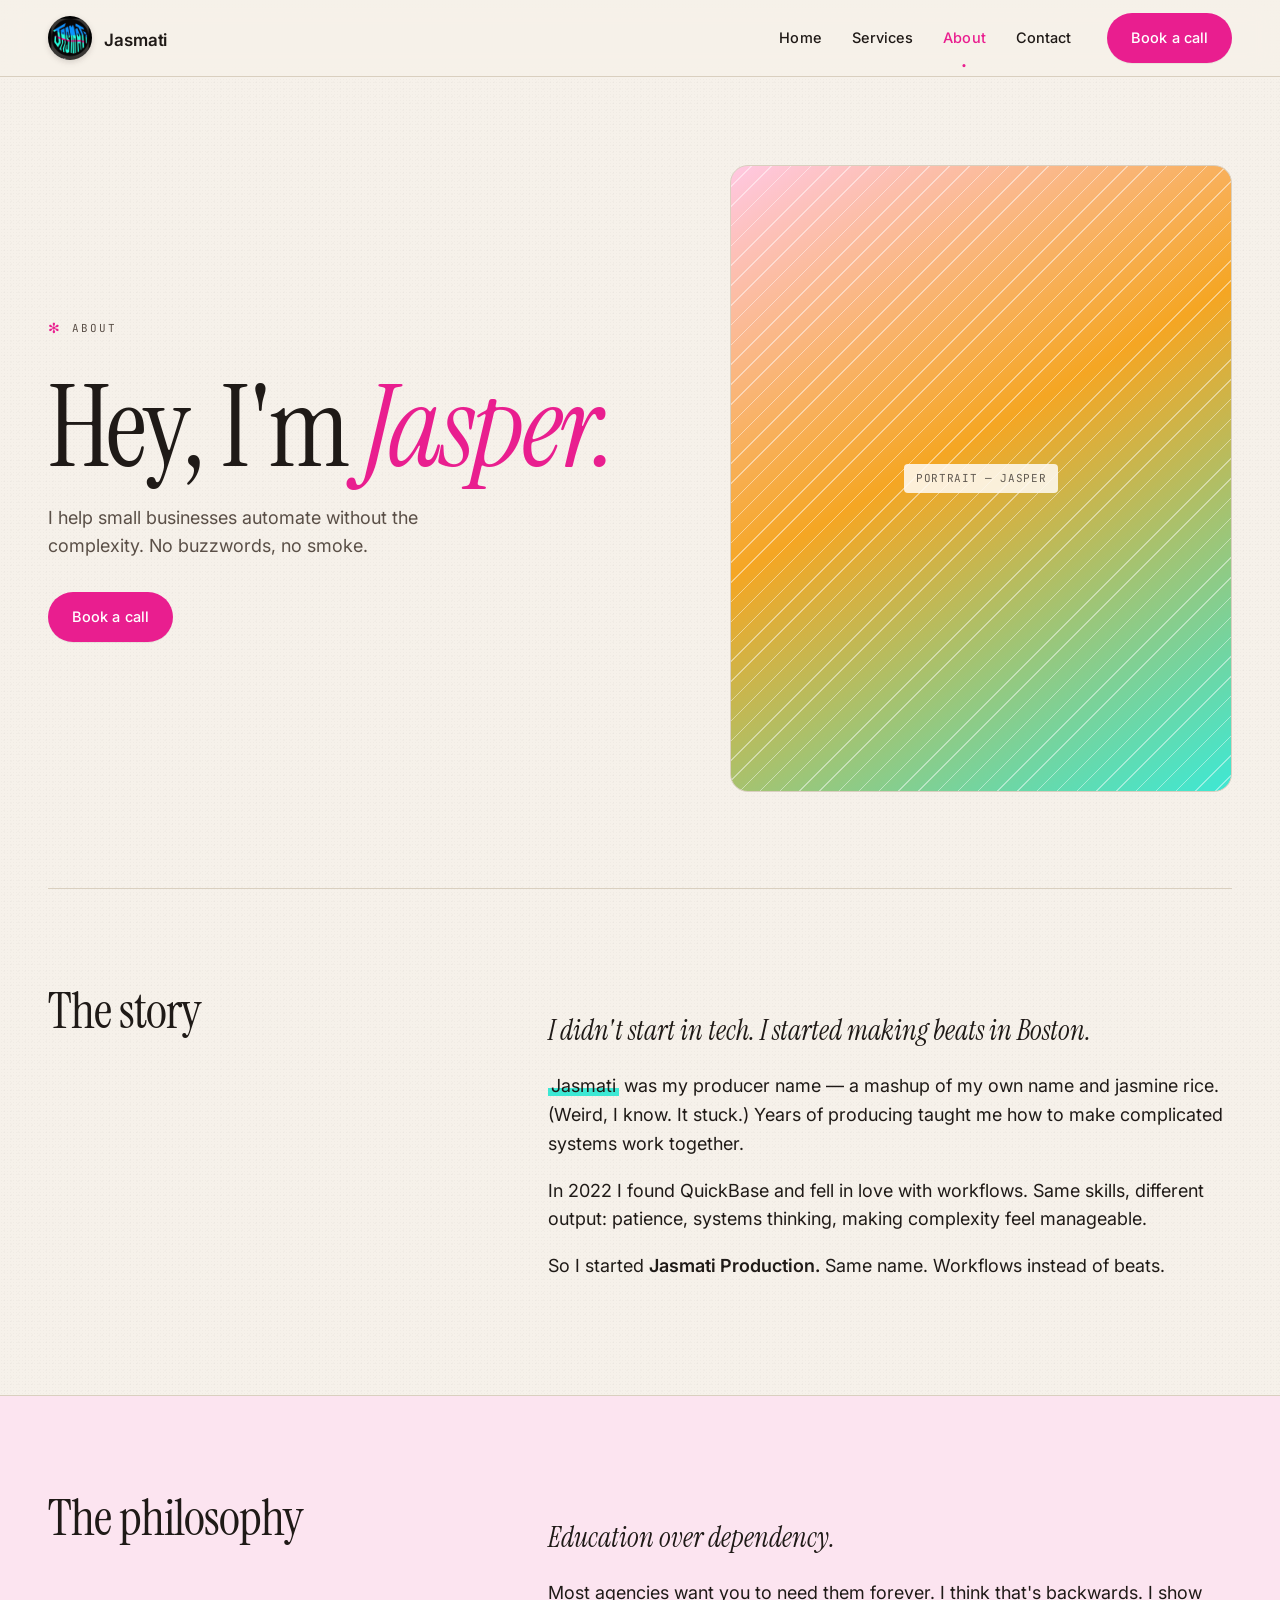
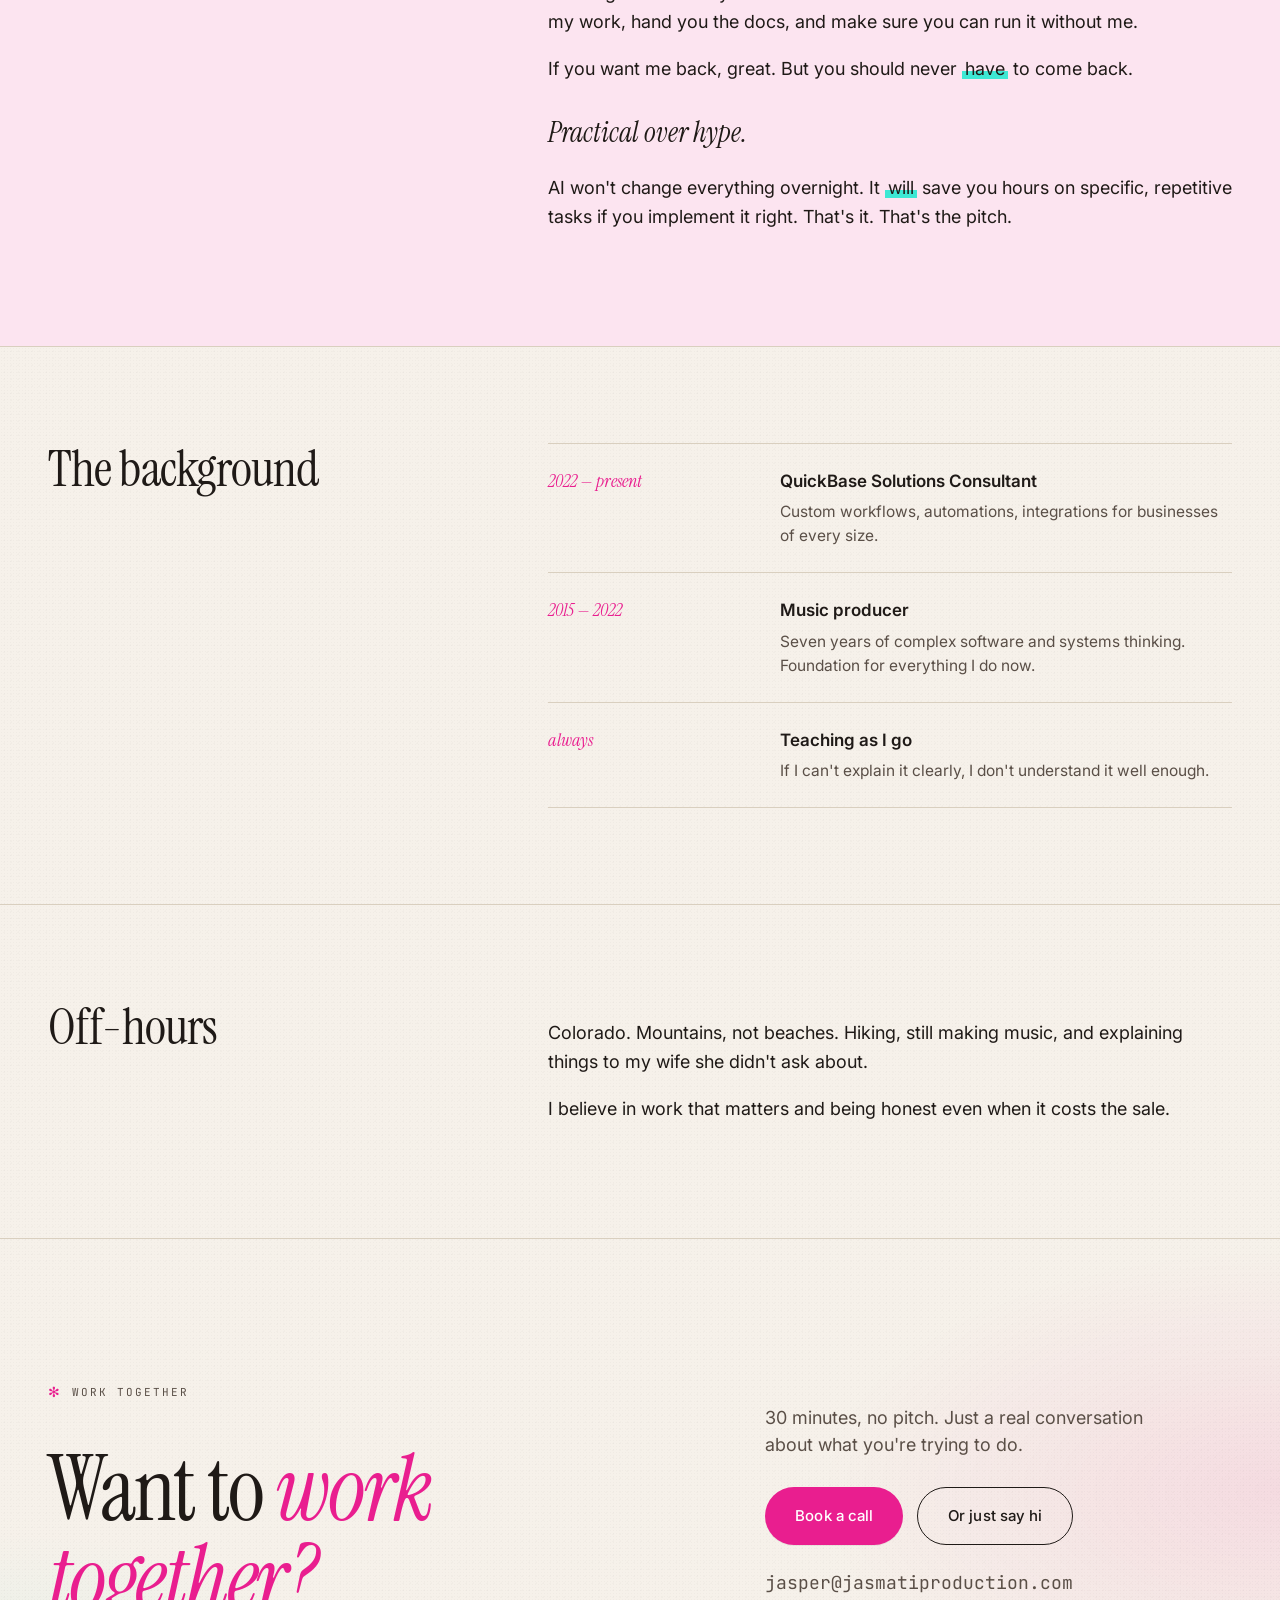
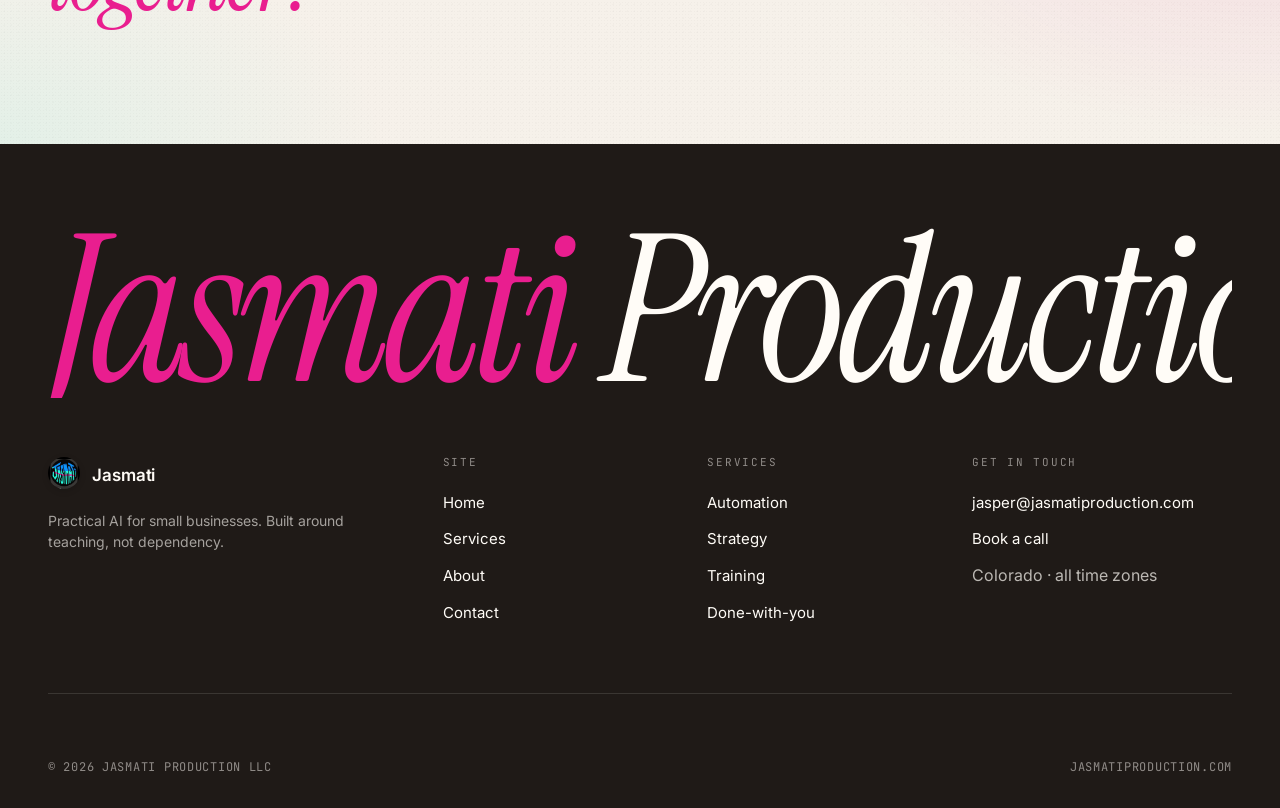
==== about.html @ cd2807f2 "Initial commit: Jasmati Production website Co-Authored-By: Claude Sonnet 4.5 <noreply@anthropic.com>" ====
<!DOCTYPE html>
<html lang="en">
<head>
<meta charset="UTF-8" />
<meta name="viewport" content="width=device-width, initial-scale=1.0" />
<title>About — Jasmati Production</title>
<link rel="preconnect" href="https://fonts.googleapis.com">
<link rel="preconnect" href="https://fonts.gstatic.com" crossorigin>
<link href="https://fonts.googleapis.com/css2?family=Inter:wght@400;500;600;700&family=Instrument+Serif:ital@0;1&family=JetBrains+Mono:wght@400;500&display=swap" rel="stylesheet">
<link rel="stylesheet" href="assets/styles.css?v=2" />
</head>
<body>

<header class="site-header">
  <div class="container site-header__inner">
    <a href="index.html" class="brand">
      <img class="logo-img" src="assets/jasmati-logo.png" alt="Jasmati" />
      <span class="brand__name"><b>Jasmati</b></span>
    </a>
    <nav class="nav">
      <div class="nav__links">
        <a href="index.html">Home</a>
        <a href="services.html">Services</a>
        <a href="about.html" class="is-active">About</a>
        <a href="contact.html">Contact</a>
      </div>
      <a href="contact.html" class="btn btn--pink">Book a call</a>
    </nav>
  </div>
</header>

<section class="container">
  <div class="about-hero">
    <div>
      <span class="eyebrow" style="margin-bottom:20px;display:inline-flex;">About</span>
      <h1 style="margin-top:14px;">Hey, I'm <span class="serif italic accent">Jasper.</span></h1>
      <p class="page-hero__sub" style="margin-top:24px;">I help small businesses automate without the complexity. No buzzwords, no smoke.</p>
      <div style="margin-top:32px;"><a href="contact.html" class="btn btn--pink">Book a call</a></div>
    </div>
    <div class="about-hero__photo"><span>portrait — jasper</span></div>
  </div>
</section>

<section class="about-section">
  <div class="container">
    <div class="about-section__inner">
      <h2>The story</h2>
      <div class="about-section__body">
        <p class="lede">I didn't start in tech. I started making beats in Boston.</p>
        <p><em>Jasmati</em> was my producer name — a mashup of my own name and jasmine rice. (Weird, I know. It stuck.) Years of producing taught me how to make complicated systems work together.</p>
        <p>In 2022 I found QuickBase and fell in love with workflows. Same skills, different output: patience, systems thinking, making complexity feel manageable.</p>
        <p>So I started <strong>Jasmati Production.</strong> Same name. Workflows instead of beats.</p>
      </div>
    </div>
  </div>
</section>

<section class="about-section about-section--pink">
  <div class="container">
    <div class="about-section__inner">
      <h2>The philosophy</h2>
      <div class="about-section__body">
        <p class="lede">Education over dependency.</p>
        <p>Most agencies want you to need them forever. I think that's backwards. I show my work, hand you the docs, and make sure you can run it without me.</p>
        <p>If you want me back, great. But you should never <em>have</em> to come back.</p>
        <p style="margin-top:32px;" class="lede">Practical over hype.</p>
        <p>AI won't change everything overnight. It <em>will</em> save you hours on specific, repetitive tasks if you implement it right. That's it. That's the pitch.</p>
      </div>
    </div>
  </div>
</section>

<section class="about-section">
  <div class="container">
    <div class="about-section__inner">
      <h2>The background</h2>
      <div>
        <div class="timeline">
          <div class="timeline__item">
            <div class="timeline__date">2022 — present</div>
            <div>
              <div class="timeline__title">QuickBase Solutions Consultant</div>
              <div class="timeline__body">Custom workflows, automations, integrations for businesses of every size.</div>
            </div>
          </div>
          <div class="timeline__item">
            <div class="timeline__date">2015 — 2022</div>
            <div>
              <div class="timeline__title">Music producer</div>
              <div class="timeline__body">Seven years of complex software and systems thinking. Foundation for everything I do now.</div>
            </div>
          </div>
          <div class="timeline__item">
            <div class="timeline__date">always</div>
            <div>
              <div class="timeline__title">Teaching as I go</div>
              <div class="timeline__body">If I can't explain it clearly, I don't understand it well enough.</div>
            </div>
          </div>
        </div>
      </div>
    </div>
  </div>
</section>

<section class="about-section" style="border-bottom:none;">
  <div class="container">
    <div class="about-section__inner">
      <h2>Off-hours</h2>
      <div class="about-section__body">
        <p>Colorado. Mountains, not beaches. Hiking, still making music, and explaining things to my wife she didn't ask about.</p>
        <p>I believe in work that matters and being honest even when it costs the sale.</p>
      </div>
    </div>
  </div>
</section>

<section class="cta-block">
  <div class="container">
    <div class="cta-block__inner">
      <div>
        <span class="eyebrow" style="margin-bottom:24px;">Work together</span>
        <h2 style="margin-top:18px;">Want to <span class="serif italic accent">work together?</span></h2>
      </div>
      <div>
        <p>30 minutes, no pitch. Just a real conversation about what you're trying to do.</p>
        <div class="cta-block__actions">
          <a href="contact.html" class="btn btn--pink btn--lg">Book a call</a>
          <a href="mailto:jasper@jasmatiproduction.com" class="btn btn--secondary btn--lg">Or just say hi</a>
        </div>
        <p class="cta-block__email">jasper@jasmatiproduction.com</p>
      </div>
    </div>
  </div>
</section>

<footer class="site-footer">
  <div class="container">
    <div class="site-footer__big"><em>Jasmati</em> Production</div>
    <div class="site-footer__top">
      <div class="site-footer__col site-footer__brand">
        <a href="index.html" class="brand">
          <img class="logo-img logo-img--sm" src="assets/jasmati-logo.png" alt="Jasmati" />
          <span class="brand__name"><b>Jasmati</b></span>
        </a>
        <p>Practical AI for small businesses. Built around teaching, not dependency.</p>
      </div>
      <div class="site-footer__col">
        <h4>Site</h4>
        <ul>
          <li><a href="index.html">Home</a></li>
          <li><a href="services.html">Services</a></li>
          <li><a href="about.html">About</a></li>
          <li><a href="contact.html">Contact</a></li>
        </ul>
      </div>
      <div class="site-footer__col">
        <h4>Services</h4>
        <ul>
          <li><a href="services.html#workflow">Automation</a></li>
          <li><a href="services.html#strategy">Strategy</a></li>
          <li><a href="services.html#training">Training</a></li>
          <li><a href="services.html#dwy">Done-with-you</a></li>
        </ul>
      </div>
      <div class="site-footer__col">
        <h4>Get in touch</h4>
        <ul>
          <li><a href="mailto:jasper@jasmatiproduction.com">jasper@jasmatiproduction.com</a></li>
          <li><a href="contact.html">Book a call</a></li>
          <li>Colorado · all time zones</li>
        </ul>
      </div>
    </div>
    <div class="site-footer__bottom">
      <span>© 2026 Jasmati Production LLC</span>
      <span>jasmatiproduction.com</span>
    </div>
  </div>
</footer>

<script src="assets/site.js"></script>
</body>
</html>
---- assets/styles.css ----
/* Jasmati Production — editorial v2 */

:root {
  --pink: #E91E8F;
  --pink-dark: #C8186F;
  --pink-soft: #FCE4F0;
  --pink-deep: #6E1A5C;
  --mint: #3DE8D4;
  --mint-deep: #0FA193;
  --mint-soft: #E0FAF5;
  --gold: #F5A623;
  --gold-soft: #FFF3DD;

  --bg: #F6F1EA;          /* warmer cream */
  --bg-2: #EFE6D8;
  --paper: #FFFCF7;        /* off-white card */
  --ink: #1F1A17;          /* warm near-black */
  --ink-2: #5A4F47;
  --ink-3: #9C8E81;
  --rule: #D9CFBF;

  --container: 1240px;
  --pad-x: 28px;

  --sans: "Inter", -apple-system, BlinkMacSystemFont, "Segoe UI", sans-serif;
  --serif: "Instrument Serif", "Cormorant Garamond", "Times New Roman", Georgia, serif;
  --mono: "JetBrains Mono", "SF Mono", Menlo, monospace;
}

* { box-sizing: border-box; }

html, body {
  margin: 0; padding: 0;
  background: var(--bg);
  color: var(--ink);
  font-family: var(--sans);
  font-size: 16px;
  line-height: 1.55;
  -webkit-font-smoothing: antialiased;
  -moz-osx-font-smoothing: grayscale;
}

/* paper grain on body */
body {
  background-image:
    radial-gradient(rgba(31,26,23,0.025) 1px, transparent 1px),
    radial-gradient(rgba(31,26,23,0.02) 1px, transparent 1px);
  background-size: 3px 3px, 7px 7px;
  background-position: 0 0, 1px 2px;
}

img, video { max-width: 100%; display: block; }
a { color: var(--pink); text-decoration: none; }
a:hover { text-decoration: underline; }

h1, h2, h3, h4 { margin: 0; color: var(--ink); text-wrap: balance; }
h1 {
  font-family: var(--serif);
  font-weight: 400;
  font-size: clamp(56px, 9vw, 132px);
  line-height: 0.92;
  letter-spacing: -0.025em;
}
h2 {
  font-family: var(--serif);
  font-weight: 400;
  font-size: clamp(36px, 5vw, 68px);
  line-height: 1.0;
  letter-spacing: -0.02em;
}
h3 {
  font-family: var(--sans);
  font-weight: 600;
  font-size: 20px;
  letter-spacing: -0.01em;
  line-height: 1.25;
}
.serif { font-family: var(--serif); font-weight: 400; }
.italic { font-style: italic; }
.accent { color: var(--pink); }
.accent-mint { color: var(--mint-deep); }

.container {
  max-width: var(--container);
  margin: 0 auto;
  padding: 0 var(--pad-x);
}

/* ============ HEADER ============ */
.site-header {
  position: sticky; top: 0; z-index: 50;
  background: rgba(246,241,234,0.78);
  backdrop-filter: saturate(140%) blur(14px);
  -webkit-backdrop-filter: saturate(140%) blur(14px);
  border-bottom: 1px solid var(--rule);
}
.site-header__inner {
  display: flex; align-items: center; justify-content: space-between;
  height: 76px;
}
.brand {
  display: flex; align-items: center; gap: 12px;
  color: var(--ink);
}
.brand:hover { text-decoration: none; }
.brand__name {
  font-family: var(--serif);
  font-weight: 400;
  font-size: 24px;
  letter-spacing: -0.01em;
  font-style: italic;
}
.brand__name b { font-style: normal; font-family: var(--sans); font-weight: 600; font-size: 17px; letter-spacing: -0.005em; }

/* real logo image */
.logo-img {
  width: 44px; height: 44px;
  border-radius: 50%;
  flex: 0 0 auto;
  background: #000;
  object-fit: cover;
  box-shadow: 0 2px 6px rgba(0,0,0,0.15);
}
.logo-img--sm { width: 32px; height: 32px; }
.logo-img--lg { width: 120px; height: 120px; border-radius: 50%; }

/* placeholder logo badge — JM monogram + watercolor */
.logo-badge {
  width: 44px; height: 44px;
  border-radius: 50%;
  position: relative;
  overflow: hidden;
  flex: 0 0 auto;
  background:
    radial-gradient(120% 120% at 30% 25%, #FFB7DC 0%, #E91E8F 38%, #6E1A6A 100%);
  box-shadow: inset 0 0 0 1.5px rgba(255,255,255,0.45), 0 2px 6px rgba(0,0,0,0.08);
  display: grid; place-items: center;
}
.logo-badge::before {
  content: "";
  position: absolute; inset: 0;
  background:
    radial-gradient(40% 40% at 75% 25%, rgba(245,166,35,0.6), transparent 70%),
    radial-gradient(50% 50% at 20% 80%, rgba(61,232,212,0.6), transparent 70%);
  mix-blend-mode: screen;
}
.logo-badge__mark {
  position: relative;
  font-family: var(--serif);
  font-style: italic;
  font-weight: 500;
  color: #fff;
  font-size: 22px;
  letter-spacing: -0.02em;
  text-shadow: 0 1px 2px rgba(0,0,0,0.25);
}
.logo-badge--lg { width: 120px; height: 120px; }
.logo-badge--lg .logo-badge__mark { font-size: 56px; }
.logo-badge--sm { width: 32px; height: 32px; }
.logo-badge--sm .logo-badge__mark { font-size: 16px; }

.nav { display: flex; align-items: center; gap: 36px; }
.nav__links { display: flex; gap: 30px; }
.nav__links a {
  color: var(--ink);
  font-size: 14.5px;
  font-weight: 500;
  letter-spacing: 0.005em;
  position: relative;
}
.nav__links a:hover { color: var(--pink); text-decoration: none; }
.nav__links a.is-active { color: var(--pink); }
.nav__links a.is-active::after {
  content: "·"; color: var(--pink);
  position: absolute; left: 50%; bottom: -16px;
  transform: translateX(-50%);
  font-size: 22px; line-height: 0;
}

/* ============ BUTTONS ============ */
.btn {
  display: inline-flex; align-items: center; gap: 8px;
  padding: 14px 24px;
  border-radius: 999px;
  font-family: var(--sans);
  font-weight: 500;
  font-size: 14.5px;
  border: none;
  cursor: pointer;
  transition: transform 0.15s ease, box-shadow 0.15s ease, background 0.15s ease, color 0.15s ease;
  text-decoration: none;
  letter-spacing: 0.005em;
}
.btn--primary {
  background: var(--ink);
  color: var(--paper);
}
.btn--primary:hover {
  background: var(--pink);
  transform: translateY(-1px);
  text-decoration: none;
}
.btn--pink {
  background: var(--pink);
  color: #fff;
  box-shadow: 0 1px 0 rgba(0,0,0,0.06);
}
.btn--pink:hover { background: var(--pink-dark); transform: translateY(-1px); text-decoration: none; }
.btn--secondary {
  background: transparent;
  color: var(--ink);
  border: 1px solid var(--ink);
}
.btn--secondary:hover { background: var(--ink); color: var(--paper); text-decoration: none; }
.btn--lg { padding: 16px 30px; font-size: 15px; }

.arrow-link {
  color: var(--ink);
  font-weight: 500;
  font-size: 15px;
  display: inline-flex; align-items: center; gap: 8px;
  border-bottom: 1px solid var(--ink);
  padding-bottom: 2px;
}
.arrow-link:hover { color: var(--pink); border-color: var(--pink); text-decoration: none; }

/* ============ EYEBROW ============ */
.eyebrow {
  display: inline-flex; align-items: center; gap: 10px;
  font-family: var(--mono);
  font-size: 11px;
  font-weight: 400;
  letter-spacing: 0.18em;
  text-transform: uppercase;
  color: var(--ink-2);
}
.eyebrow::before {
  content: "✻"; color: var(--pink); font-family: var(--serif); font-size: 14px;
}

/* ============ HERO ============ */
.hero {
  position: relative;
  min-height: calc(100vh - 76px);
  display: flex;
  align-items: stretch;
  overflow: hidden;
  isolation: isolate;
  border-bottom: 1px solid var(--rule);
}
.hero__inner {
  width: 100%;
  display: grid;
  grid-template-columns: 1.1fr 1fr;
  gap: 0;
  position: relative;
  z-index: 1;
}
.hero__copy {
  padding: 88px 64px 88px 0;
  display: flex;
  flex-direction: column;
  justify-content: center;
  position: relative;
  max-width: 760px;
}
.hero__kicker {
  display: inline-flex; align-items: center; gap: 12px;
  font-family: var(--mono);
  font-size: 12px;
  letter-spacing: 0.12em;
  color: var(--ink-2);
  margin-bottom: 36px;
  text-transform: uppercase;
}
.hero__kicker .dot {
  width: 8px; height: 8px; border-radius: 50%;
  background: var(--pink);
  box-shadow: 0 0 0 3px rgba(233,30,143,0.18);
  animation: pulse 2.4s ease-in-out infinite;
}
@keyframes pulse {
  0%, 100% { box-shadow: 0 0 0 3px rgba(233,30,143,0.18); }
  50% { box-shadow: 0 0 0 6px rgba(233,30,143,0.06); }
}
.hero h1 {
  margin-bottom: 28px;
}
.hero h1 .strike {
  position: relative; display: inline-block;
  color: var(--ink-3);
}
.hero h1 .strike::after {
  content: ""; position: absolute;
  left: -2%; right: -2%; top: 52%;
  height: 6px; background: var(--pink);
  border-radius: 4px;
  transform: rotate(-2deg);
}
.hero__sub {
  font-size: 19px;
  color: var(--ink-2);
  max-width: 480px;
  margin-bottom: 40px;
  line-height: 1.5;
}
.hero__ctas {
  display: flex; align-items: center; gap: 22px; flex-wrap: wrap;
}
.hero__signature {
  margin-top: auto;
  padding-top: 56px;
  display: flex; align-items: center; gap: 14px;
  font-family: var(--mono);
  font-size: 12px;
  color: var(--ink-2);
  letter-spacing: 0.06em;
}
.hero__signature .swatch {
  width: 32px; height: 32px; border-radius: 50%;
  background:
    radial-gradient(120% 120% at 30% 25%, #FFB7DC 0%, #E91E8F 100%);
  box-shadow: inset 0 0 0 1.5px rgba(255,255,255,0.45);
}

/* video panel right */
.hero__video-panel {
  position: relative;
  overflow: hidden;
  margin: 24px 0 24px 0;
  border-radius: 18px;
  border: 1px solid var(--rule);
  background: var(--ink);
}
.hero__video-panel video {
  width: 100%; height: 100%;
  object-fit: cover;
  position: absolute; inset: 0;
}
.hero__video-panel::after {
  content: "";
  position: absolute; inset: 0;
  background: linear-gradient(180deg, transparent 60%, rgba(0,0,0,0.25) 100%);
  pointer-events: none;
}
.hero__video-tag {
  position: absolute; left: 20px; bottom: 20px; z-index: 2;
  font-family: var(--mono);
  font-size: 11px;
  letter-spacing: 0.12em;
  color: rgba(255,255,255,0.85);
  text-transform: uppercase;
  display: flex; align-items: center; gap: 8px;
}
.hero__video-tag::before {
  content: ""; width: 6px; height: 6px; border-radius: 50%;
  background: #fff; animation: pulse 2.4s ease-in-out infinite;
}

/* hero ticker — bottom strip */
.hero-ticker {
  border-top: 1px solid var(--rule);
  border-bottom: 1px solid var(--rule);
  background: var(--bg-2);
  overflow: hidden;
  font-family: var(--mono);
  font-size: 12.5px;
  letter-spacing: 0.06em;
  color: var(--ink-2);
}
.hero-ticker__track {
  display: flex; gap: 56px;
  padding: 14px 0;
  white-space: nowrap;
  animation: ticker 40s linear infinite;
  width: max-content;
}
.hero-ticker__track span { display: inline-flex; align-items: center; gap: 12px; }
.hero-ticker__track span::before {
  content: "✻"; color: var(--pink); font-family: var(--serif); font-size: 14px;
}
@keyframes ticker {
  from { transform: translateX(0); }
  to   { transform: translateX(-50%); }
}

/* ============ SECTIONS ============ */
.section { padding: 120px 0; }
.section--tight { padding: 72px 0; }
.section--cream { background: var(--bg-2); border-top: 1px solid var(--rule); border-bottom: 1px solid var(--rule); }
.section--ink { background: var(--ink); color: var(--paper); }
.section--ink h2, .section--ink h3 { color: var(--paper); }
.section--ink .eyebrow { color: rgba(255,252,247,0.6); }

.split-heading {
  display: grid;
  grid-template-columns: minmax(0, 1.1fr) minmax(0, 1fr);
  gap: 80px;
  align-items: end;
  margin-bottom: 72px;
}
.split-heading p {
  color: var(--ink-2);
  font-size: 17px;
  max-width: 460px;
}
.split-heading .eyebrow { margin-bottom: 18px; }

/* ============ PAIN LIST ============ */
.pain-list {
  display: grid;
  grid-template-columns: 1fr;
  border-top: 1px solid var(--rule);
}
.pain-item {
  display: grid;
  grid-template-columns: 90px 1fr auto;
  gap: 32px;
  padding: 32px 0;
  border-bottom: 1px solid var(--rule);
  align-items: baseline;
  transition: padding-left 0.2s ease;
}
.pain-item:hover { padding-left: 12px; }
.pain-item__num {
  font-family: var(--serif);
  font-style: italic;
  color: var(--pink);
  font-size: 22px;
}
.pain-item__text {
  font-family: var(--serif);
  font-size: clamp(24px, 2.6vw, 34px);
  font-weight: 400;
  line-height: 1.15;
  letter-spacing: -0.015em;
}
.pain-item__tag {
  font-family: var(--mono);
  font-size: 11px;
  color: var(--ink-3);
  letter-spacing: 0.1em;
  text-transform: uppercase;
}

/* ============ PILLARS — scroll cards ============ */
.pillars {
  display: grid;
  grid-template-columns: repeat(3, 1fr);
  gap: 0;
}
.pillar {
  padding: 40px 36px 44px;
  background: var(--paper);
  border: 1px solid var(--rule);
  position: relative;
  display: flex; flex-direction: column;
  min-height: 320px;
}
.pillar:nth-child(1) { border-radius: 18px 0 0 18px; border-right-width: 0; }
.pillar:nth-child(2) { border-right-width: 0; }
.pillar:nth-child(3) { border-radius: 0 18px 18px 0; }
.pillar__num {
  font-family: var(--serif);
  font-style: italic;
  font-size: 56px;
  color: var(--pink);
  line-height: 1;
  margin-bottom: 36px;
}
.pillar h3 {
  font-family: var(--serif);
  font-style: italic;
  font-weight: 400;
  font-size: 30px;
  letter-spacing: -0.015em;
  margin-bottom: 14px;
  line-height: 1.05;
}
.pillar p { color: var(--ink-2); font-size: 16px; }
.pillar__tape {
  position: absolute; top: -10px; right: 22px;
  font-family: var(--mono); font-size: 10px;
  letter-spacing: 0.16em; text-transform: uppercase;
  background: var(--gold); color: var(--ink);
  padding: 4px 10px; border-radius: 2px;
  transform: rotate(2deg);
}
.pillar:nth-child(2) .pillar__tape { background: var(--mint); transform: rotate(-1.5deg); }
.pillar:nth-child(3) .pillar__tape { background: var(--pink); color: #fff; transform: rotate(1deg); }

/* ============ SERVICES PREVIEW (asymmetric editorial) ============ */
.svc-grid {
  display: grid;
  grid-template-columns: repeat(12, 1fr);
  gap: 24px;
}
.svc {
  background: var(--paper);
  border: 1px solid var(--rule);
  border-radius: 18px;
  padding: 36px 32px;
  display: flex;
  flex-direction: column;
  position: relative;
  text-decoration: none;
  color: inherit;
  overflow: hidden;
  transition: transform 0.2s ease, box-shadow 0.2s ease, border-color 0.2s ease;
}
.svc:hover { transform: translateY(-3px); border-color: var(--pink); box-shadow: 0 18px 40px rgba(31,26,23,0.08); text-decoration: none; }
.svc--1 { grid-column: span 7; min-height: 360px; }
.svc--2 { grid-column: span 5; min-height: 360px; background: var(--ink); color: var(--paper); border-color: var(--ink); }
.svc--2 h3, .svc--2 .svc__num { color: var(--paper); }
.svc--2:hover { border-color: var(--pink); }
.svc--2 .svc__cta { color: var(--mint); }
.svc--3 { grid-column: span 5; min-height: 320px; background: var(--pink-soft); border-color: transparent; }
.svc--4 { grid-column: span 7; min-height: 320px; background: var(--mint-soft); border-color: transparent; }
.svc__num {
  font-family: var(--mono);
  font-size: 11px; letter-spacing: 0.14em; text-transform: uppercase;
  color: var(--ink-2);
  margin-bottom: 28px;
}
.svc h3 {
  font-family: var(--serif);
  font-style: italic;
  font-weight: 400;
  font-size: clamp(28px, 3vw, 38px);
  letter-spacing: -0.02em;
  margin-bottom: 14px;
  line-height: 1.0;
}
.svc h3 .alt { font-style: normal; font-family: var(--sans); font-weight: 600; font-size: 0.85em; letter-spacing: -0.01em; }
.svc p {
  color: var(--ink-2);
  font-size: 16px;
  margin-bottom: 28px;
  flex: 1;
  max-width: 420px;
}
.svc--2 p { color: rgba(255,252,247,0.75); }
.svc__cta {
  font-family: var(--sans);
  font-weight: 500;
  color: var(--ink);
  font-size: 14.5px;
  display: inline-flex; align-items: center; gap: 6px;
  border-bottom: 1px solid currentColor;
  padding-bottom: 2px;
  align-self: flex-start;
}

/* ============ PROCESS — horizontal manuscript ============ */
.process {
  display: grid;
  grid-template-columns: repeat(3, 1fr);
  gap: 0;
  position: relative;
  border-top: 1px solid rgba(255,252,247,0.15);
  border-bottom: 1px solid rgba(255,252,247,0.15);
}
.process__step {
  padding: 56px 40px;
  position: relative;
  border-right: 1px dashed rgba(255,252,247,0.18);
}
.process__step:last-child { border-right: none; }
.process__num {
  font-family: var(--serif);
  font-style: italic;
  font-size: 110px;
  font-weight: 400;
  color: var(--pink);
  line-height: 0.85;
  margin-bottom: 28px;
  letter-spacing: -0.02em;
}
.process__step h3 {
  font-family: var(--serif);
  font-style: italic;
  font-weight: 400;
  font-size: 32px;
  margin-bottom: 12px;
  letter-spacing: -0.015em;
  color: var(--paper);
}
.process__step p { color: rgba(255,252,247,0.7); font-size: 16px; max-width: 320px; }

/* ============ ABOUT PREVIEW ============ */
.about-preview {
  display: grid;
  grid-template-columns: 1fr 1.2fr;
  gap: 64px;
  align-items: center;
}
.about-preview__photo {
  aspect-ratio: 4/5;
  border-radius: 18px;
  background:
    repeating-linear-gradient(135deg, rgba(255,255,255,0.45) 0 1px, transparent 1px 14px),
    linear-gradient(160deg, #FFC8E2 0%, #F5A623 50%, #3DE8D4 100%);
  display: grid; place-items: center;
  position: relative; overflow: hidden;
  border: 1px solid var(--rule);
}
.about-preview__photo span {
  font-family: var(--mono);
  font-size: 11px;
  color: rgba(31,26,23,0.7);
  background: rgba(255,252,247,0.85);
  padding: 6px 12px;
  border-radius: 4px;
  letter-spacing: 0.06em;
  text-transform: uppercase;
}
.about-preview h2 { margin-bottom: 22px; }
.about-preview .lede { font-family: var(--serif); font-size: 24px; font-style: italic; line-height: 1.3; margin-bottom: 18px; color: var(--ink); }
.about-preview p { font-size: 17px; color: var(--ink-2); margin-bottom: 14px; }

/* ============ CTA BLOCK ============ */
.cta-block {
  text-align: left;
  padding: 140px 0 120px;
  border-top: 1px solid var(--rule);
  background:
    radial-gradient(60% 80% at 100% 50%, rgba(233,30,143,0.10), transparent 60%),
    radial-gradient(50% 70% at 0% 100%, rgba(61,232,212,0.10), transparent 60%);
}
.cta-block__inner {
  display: grid;
  grid-template-columns: 1.4fr 1fr;
  gap: 64px;
  align-items: end;
}
.cta-block h2 {
  font-size: clamp(48px, 7vw, 100px);
  letter-spacing: -0.025em;
}
.cta-block p { color: var(--ink-2); font-size: 18px; max-width: 420px; margin-bottom: 28px; }
.cta-block__actions { display: flex; gap: 14px; flex-wrap: wrap; }
.cta-block__email { color: var(--ink-2); font-size: 14px; margin-top: 24px; font-family: var(--mono); }

/* ============ FOOTER ============ */
.site-footer {
  background: var(--ink);
  color: rgba(255,252,247,0.7);
  padding: 80px 0 32px;
}
.site-footer .brand__name { color: var(--paper); }
.site-footer__top {
  display: grid;
  grid-template-columns: 1.6fr 1fr 1fr 1.2fr;
  gap: 48px;
  margin-bottom: 64px;
  padding-bottom: 56px;
  border-bottom: 1px solid rgba(255,252,247,0.12);
}
.site-footer__col h4 {
  font-family: var(--mono);
  font-size: 11px;
  font-weight: 400;
  text-transform: uppercase;
  letter-spacing: 0.16em;
  color: rgba(255,252,247,0.5);
  margin-bottom: 18px;
}
.site-footer__col ul { list-style: none; padding: 0; margin: 0; }
.site-footer__col li { margin-bottom: 12px; }
.site-footer__col a { color: var(--paper); font-size: 15px; }
.site-footer__col a:hover { color: var(--pink); text-decoration: none; }
.site-footer__brand p {
  color: rgba(255,252,247,0.6);
  font-size: 14px;
  margin: 18px 0 0;
  max-width: 320px;
}
.site-footer__big {
  font-family: var(--serif);
  font-style: italic;
  font-size: clamp(80px, 16vw, 220px);
  line-height: 0.85;
  color: var(--paper);
  letter-spacing: -0.03em;
  margin-bottom: 56px;
  white-space: nowrap;
  overflow: hidden;
}
.site-footer__big em { font-style: italic; color: var(--pink); }
.site-footer__bottom {
  display: flex;
  justify-content: space-between;
  align-items: center;
  font-size: 12px;
  font-family: var(--mono);
  letter-spacing: 0.06em;
  color: rgba(255,252,247,0.5);
  flex-wrap: wrap;
  gap: 16px;
  text-transform: uppercase;
}

/* ============ PAGE HERO ============ */
.page-hero {
  padding: 80px 0 64px;
  border-bottom: 1px solid var(--rule);
}
.page-hero__inner {
  display: grid;
  grid-template-columns: 1.3fr 1fr;
  gap: 64px;
  align-items: end;
}
.page-hero h1 {
  font-size: clamp(56px, 9vw, 132px);
  line-height: 0.92;
  letter-spacing: -0.025em;
}
.page-hero__sub { font-size: 18px; color: var(--ink-2); max-width: 420px; }

/* ============ SERVICES PAGE ============ */
.service-detail {
  display: grid;
  grid-template-columns: 1fr 1.1fr;
  gap: 80px;
  padding: 100px 0;
  border-bottom: 1px solid var(--rule);
  align-items: start;
}
.service-detail:nth-child(even) .service-detail__visual { order: -1; }
.service-detail__num {
  font-family: var(--mono);
  font-size: 11px;
  letter-spacing: 0.14em;
  text-transform: uppercase;
  color: var(--pink);
  margin-bottom: 22px;
  display: block;
}
.service-detail h2 {
  font-size: clamp(40px, 5vw, 72px);
  margin-bottom: 18px;
  letter-spacing: -0.025em;
}
.service-detail__body { color: var(--ink-2); font-size: 17px; margin-bottom: 28px; max-width: 460px; }
.service-detail h4 {
  font-family: var(--mono);
  font-size: 11px;
  font-weight: 400;
  text-transform: uppercase;
  letter-spacing: 0.14em;
  color: var(--ink-2);
  margin: 0 0 16px;
}
.service-detail ul { list-style: none; padding: 0; margin: 0 0 28px; }
.service-detail ul li {
  padding: 10px 0;
  border-bottom: 1px solid var(--rule);
  color: var(--ink);
  font-size: 16px;
  display: flex; align-items: flex-start; gap: 12px;
}
.service-detail ul li::before {
  content: "✻"; color: var(--pink); font-family: var(--serif); flex: 0 0 auto; line-height: 1.5;
}
.service-detail__bestfor {
  font-family: var(--serif);
  font-style: italic;
  font-size: 19px;
  color: var(--ink);
  margin-bottom: 28px;
  padding-left: 16px;
  border-left: 2px solid var(--pink);
}
.service-detail__bestfor strong { font-style: normal; font-family: var(--mono); font-size: 11px; letter-spacing: 0.14em; text-transform: uppercase; font-weight: 400; color: var(--ink-2); display: block; margin-bottom: 6px; }

.service-detail__visual {
  position: sticky;
  top: 100px;
  aspect-ratio: 4/5;
  border-radius: 18px;
  padding: 36px;
  display: flex;
  flex-direction: column;
  justify-content: space-between;
  position: relative;
  overflow: hidden;
  border: 1px solid var(--rule);
}
.service-detail__visual--1 { background: linear-gradient(160deg, #FCE4F0 0%, #FFB7DC 100%); }
.service-detail__visual--2 { background: linear-gradient(160deg, var(--ink) 0%, #2C1F2E 100%); color: var(--paper); }
.service-detail__visual--2 .service-detail__visual-big { color: var(--paper); }
.service-detail__visual--2 .service-detail__visual-label { color: rgba(255,252,247,0.6); }
.service-detail__visual--3 { background: linear-gradient(160deg, var(--gold-soft) 0%, var(--gold) 100%); }
.service-detail__visual--4 { background: linear-gradient(160deg, var(--mint-soft) 0%, var(--mint) 100%); }
.service-detail__visual-label {
  font-family: var(--mono);
  font-size: 11px;
  letter-spacing: 0.12em;
  text-transform: uppercase;
  color: rgba(31,26,23,0.7);
}
.service-detail__visual-big {
  font-family: var(--serif);
  font-style: italic;
  font-size: clamp(44px, 5vw, 72px);
  line-height: 0.95;
  color: var(--ink);
  letter-spacing: -0.02em;
}

/* ============ ABOUT PAGE ============ */
.about-hero {
  display: grid;
  grid-template-columns: 1.2fr 1fr;
  gap: 80px;
  align-items: center;
  padding: 88px 0 96px;
  border-bottom: 1px solid var(--rule);
}
.about-hero__photo {
  aspect-ratio: 4/5;
  border-radius: 18px;
  background:
    repeating-linear-gradient(135deg, rgba(255,255,255,0.45) 0 1px, transparent 1px 14px),
    linear-gradient(150deg, #FFC8E2 0%, #F5A623 45%, #3DE8D4 100%);
  display: grid; place-items: center;
  position: relative; border: 1px solid var(--rule);
}
.about-hero__photo span {
  font-family: var(--mono);
  font-size: 11px;
  color: rgba(31,26,23,0.7);
  background: rgba(255,252,247,0.85);
  padding: 6px 12px;
  border-radius: 4px;
  letter-spacing: 0.06em;
  text-transform: uppercase;
}
.about-section {
  padding: 96px 0;
  border-bottom: 1px solid var(--rule);
}
.about-section--cream { background: var(--bg-2); }
.about-section--pink { background: var(--pink-soft); }
.about-section__inner {
  display: grid;
  grid-template-columns: 1fr 1.6fr;
  gap: 72px;
  align-items: start;
}
.about-section h2 {
  font-size: clamp(32px, 4vw, 56px);
  letter-spacing: -0.02em;
  max-width: 320px;
}
.about-section__body { font-size: 18px; color: var(--ink); line-height: 1.6; }
.about-section__body p + p { margin-top: 18px; }
.about-section__body em {
  background: linear-gradient(180deg, transparent 60%, var(--mint) 60%);
  font-style: normal; padding: 0 3px;
}
.about-section__body strong { color: var(--ink); font-weight: 600; }
.lede {
  font-family: var(--serif);
  font-style: italic;
  font-size: 28px;
  line-height: 1.25;
  color: var(--ink);
  margin-bottom: 24px;
}

.timeline { display: grid; gap: 0; }
.timeline__item {
  display: grid;
  grid-template-columns: 200px 1fr;
  gap: 32px;
  padding: 24px 0;
  border-bottom: 1px solid var(--rule);
}
.timeline__item:first-child { border-top: 1px solid var(--rule); }
.timeline__date {
  font-family: var(--serif);
  font-style: italic;
  color: var(--pink);
  font-size: 18px;
}
.timeline__title { font-weight: 600; margin-bottom: 6px; font-size: 17px; }
.timeline__body { color: var(--ink-2); font-size: 15.5px; }

/* ============ CONTACT PAGE ============ */
.contact-grid {
  display: grid;
  grid-template-columns: 1.2fr 1fr;
  gap: 48px;
  padding: 64px 0 96px;
}
.contact-options { display: flex; flex-direction: column; gap: 20px; }
.contact-card {
  background: var(--paper);
  border: 1px solid var(--rule);
  border-radius: 16px;
  padding: 32px;
  position: relative;
}
.contact-card--accent {
  background: var(--ink); color: var(--paper); border-color: var(--ink);
}
.contact-card--accent h3 { color: var(--paper); }
.contact-card--accent p { color: rgba(255,252,247,0.7); }
.contact-card--accent .btn--pink { background: var(--pink); color: #fff; }
.contact-card h3 {
  font-family: var(--serif); font-style: italic; font-weight: 400;
  font-size: 28px; margin-bottom: 8px; letter-spacing: -0.015em;
}
.contact-card p { color: var(--ink-2); font-size: 15.5px; margin-bottom: 20px; max-width: 460px; }
.contact-card__email {
  font-family: var(--mono);
  font-size: 16px;
  color: var(--pink);
  font-weight: 500;
}
.calendly-mock {
  background: rgba(255,252,247,0.06);
  border: 1px dashed rgba(255,252,247,0.3);
  border-radius: 10px;
  padding: 24px;
  text-align: center;
  font-family: var(--mono);
  font-size: 11px;
  color: rgba(255,252,247,0.6);
  letter-spacing: 0.08em;
  margin-top: 18px;
  text-transform: uppercase;
}

.contact-form {
  background: var(--paper);
  border: 1px solid var(--rule);
  border-radius: 18px;
  padding: 36px;
  position: sticky; top: 100px;
}
.contact-form h3 {
  font-family: var(--serif); font-style: italic; font-weight: 400;
  font-size: 32px; margin-bottom: 6px; letter-spacing: -0.015em;
}
.contact-form > p { color: var(--ink-2); font-size: 14.5px; margin-bottom: 24px; }
.field { margin-bottom: 18px; }
.field label {
  display: block;
  font-family: var(--mono);
  font-size: 11px;
  font-weight: 400;
  letter-spacing: 0.14em;
  text-transform: uppercase;
  color: var(--ink-2);
  margin-bottom: 8px;
}
.field input, .field select, .field textarea {
  width: 100%;
  padding: 12px 14px;
  border: 1px solid var(--rule);
  border-radius: 8px;
  background: var(--bg);
  font-family: inherit;
  font-size: 15px;
  color: var(--ink);
  transition: border-color 0.15s ease, box-shadow 0.15s ease;
}
.field input:focus, .field select:focus, .field textarea:focus {
  outline: none; border-color: var(--pink);
  box-shadow: 0 0 0 3px rgba(233,30,143,0.15);
}
.field textarea { min-height: 110px; resize: vertical; }
.form-success {
  background: var(--mint-soft);
  border-radius: 8px; padding: 14px 16px;
  color: var(--mint-deep);
  font-size: 14px; font-weight: 500;
  margin-bottom: 16px;
  display: none;
}
.form-success.is-visible { display: block; }

.faq {
  padding: 96px 0 120px;
  border-top: 1px solid var(--rule);
}
.faq__list { border-top: 1px solid var(--rule); }
.faq__item { border-bottom: 1px solid var(--rule); }
.faq__q {
  width: 100%; background: none; border: none;
  padding: 28px 0;
  font-family: var(--serif);
  font-style: italic;
  font-weight: 400;
  font-size: 26px;
  color: var(--ink);
  display: flex; justify-content: space-between; align-items: center;
  cursor: pointer; text-align: left;
  letter-spacing: -0.015em;
}
.faq__q:hover { color: var(--pink); }
.faq__icon {
  width: 32px; height: 32px;
  border-radius: 50%;
  border: 1px solid var(--rule);
  display: grid; place-items: center;
  flex: 0 0 auto;
  transition: transform 0.2s ease, background 0.2s ease, color 0.2s ease;
  font-size: 18px;
  color: var(--ink-2);
  font-family: var(--sans);
  font-style: normal;
}
.faq__item.is-open .faq__icon {
  transform: rotate(45deg);
  background: var(--pink); border-color: var(--pink); color: #fff;
}
.faq__a {
  max-height: 0; overflow: hidden;
  transition: max-height 0.25s ease;
  color: var(--ink-2);
  font-size: 16px;
}
.faq__item.is-open .faq__a { max-height: 240px; padding: 0 0 28px; }

/* ============ REVEAL ============ */
.reveal { opacity: 0; transform: translateY(16px); transition: opacity 0.7s ease, transform 0.7s ease; }
.reveal.is-in { opacity: 1; transform: none; }

/* ============ MOBILE ============ */
@media (max-width: 900px) {
  .nav__links { display: none; }
  .hero__inner { grid-template-columns: 1fr; }
  .hero__copy { padding: 56px 0 24px; }
  .hero__video-panel { aspect-ratio: 16/10; margin: 0 0 32px; min-height: 280px; }
  .hero__video-panel video { position: relative; width: 100%; height: 100%; }
  .pain-item { grid-template-columns: 50px 1fr; }
  .pain-item__tag { display: none; }
  .pillars { grid-template-columns: 1fr; }
  .pillar { border-radius: 18px !important; border-right-width: 1px !important; border-bottom-width: 0; }
  .pillar:last-child { border-bottom-width: 1px; }
  .svc-grid { grid-template-columns: 1fr; gap: 16px; }
  .svc { grid-column: span 1 !important; }
  .process { grid-template-columns: 1fr; }
  .process__step { border-right: none; border-bottom: 1px dashed rgba(255,252,247,0.18); }
  .process__step:last-child { border-bottom: none; }
  .about-preview { grid-template-columns: 1fr; gap: 32px; }
  .split-heading { grid-template-columns: 1fr; gap: 24px; margin-bottom: 40px; }
  .cta-block__inner { grid-template-columns: 1fr; gap: 32px; }
  .service-detail { grid-template-columns: 1fr; gap: 36px; padding: 64px 0; }
  .service-detail:nth-child(even) .service-detail__visual { order: 0; }
  .service-detail__visual { position: static; aspect-ratio: 16/10; }
  .about-hero { grid-template-columns: 1fr; gap: 32px; padding: 56px 0; }
  .about-section__inner { grid-template-columns: 1fr; gap: 24px; }
  .timeline__item { grid-template-columns: 1fr; gap: 6px; }
  .contact-grid { grid-template-columns: 1fr; padding: 40px 0 64px; }
  .contact-form { position: static; padding: 28px; }
  .site-footer__top { grid-template-columns: 1fr 1fr; gap: 32px; }
  .site-footer__brand { grid-column: 1 / -1; }
  .page-hero__inner { grid-template-columns: 1fr; gap: 24px; }
  .section { padding: 72px 0; }
}
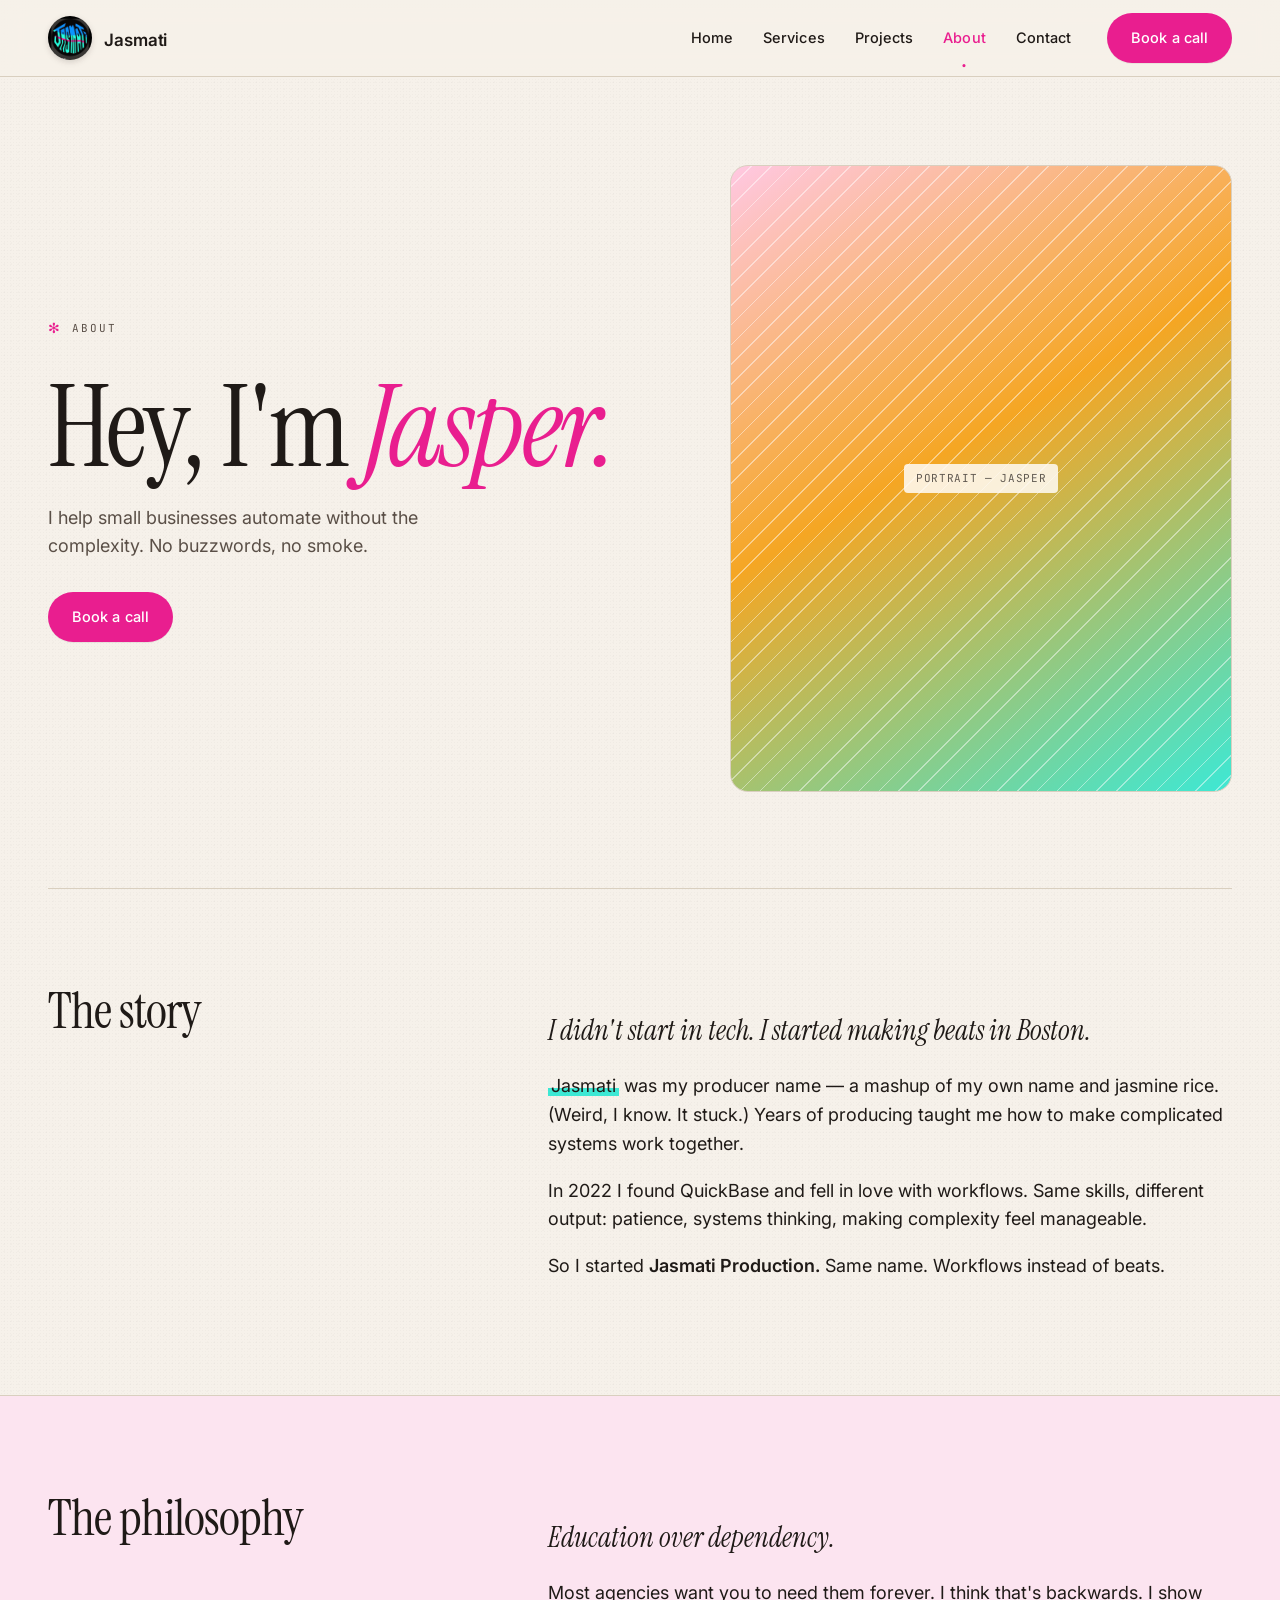
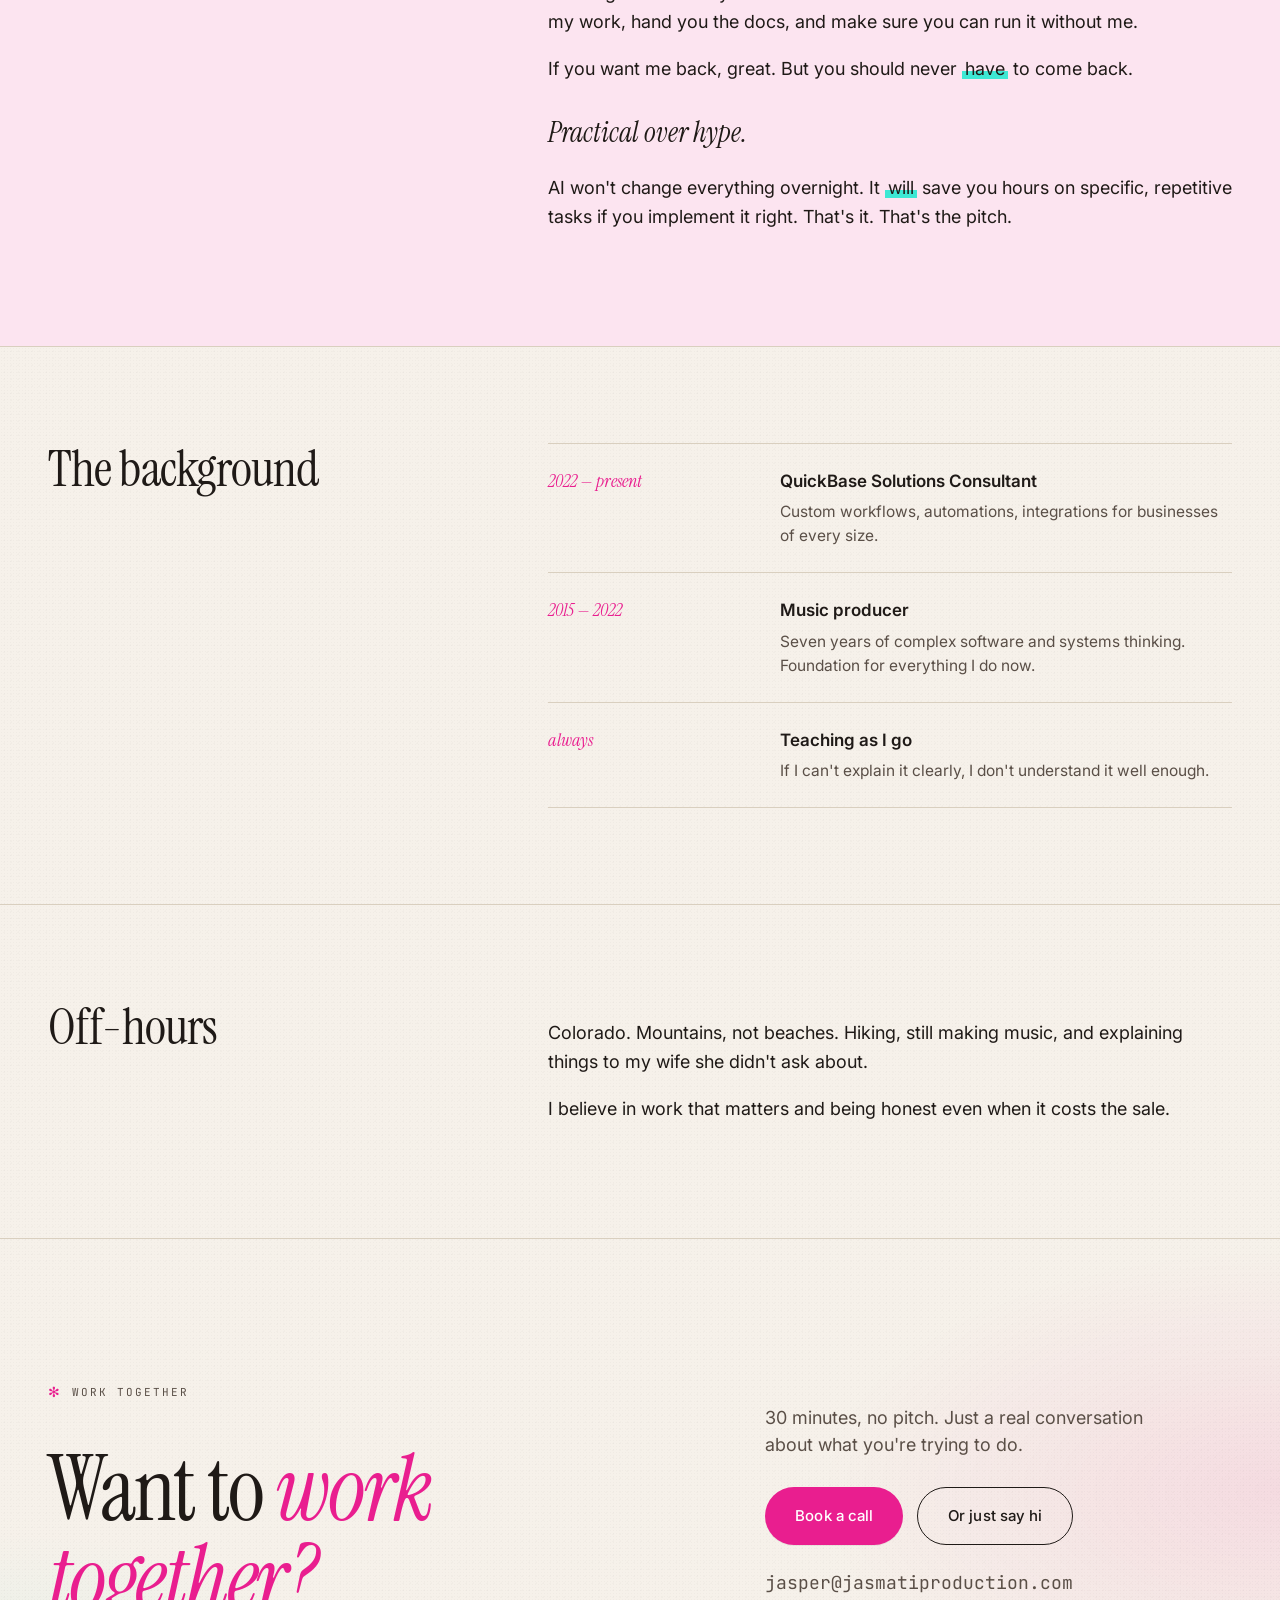
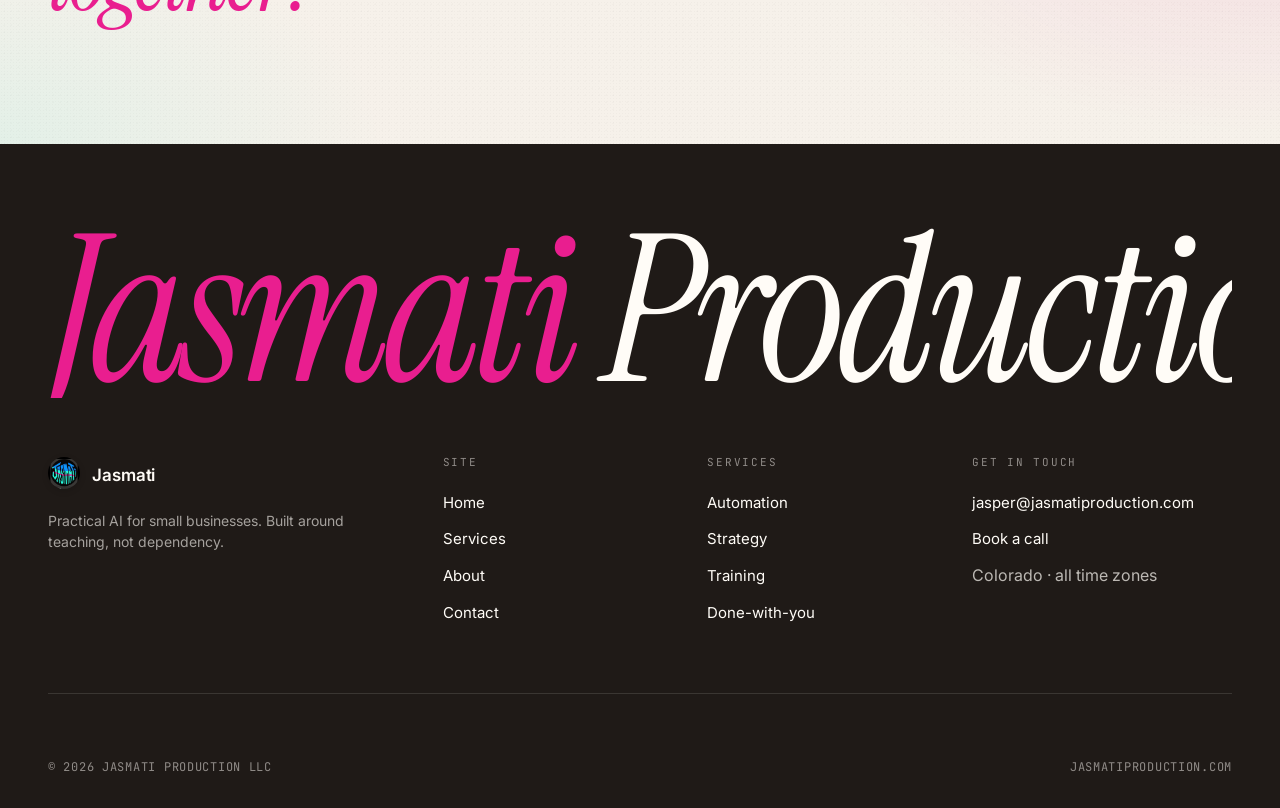
==== commit 51f62cfc: "Add Projects page with Food Cost Pro showcase" ====
--- a/about.html
+++ b/about.html
@@ -21,6 +21,7 @@
       <div class="nav__links">
         <a href="index.html">Home</a>
         <a href="services.html">Services</a>
+        <a href="projects.html">Projects</a>
         <a href="about.html" class="is-active">About</a>
         <a href="contact.html">Contact</a>
       </div>
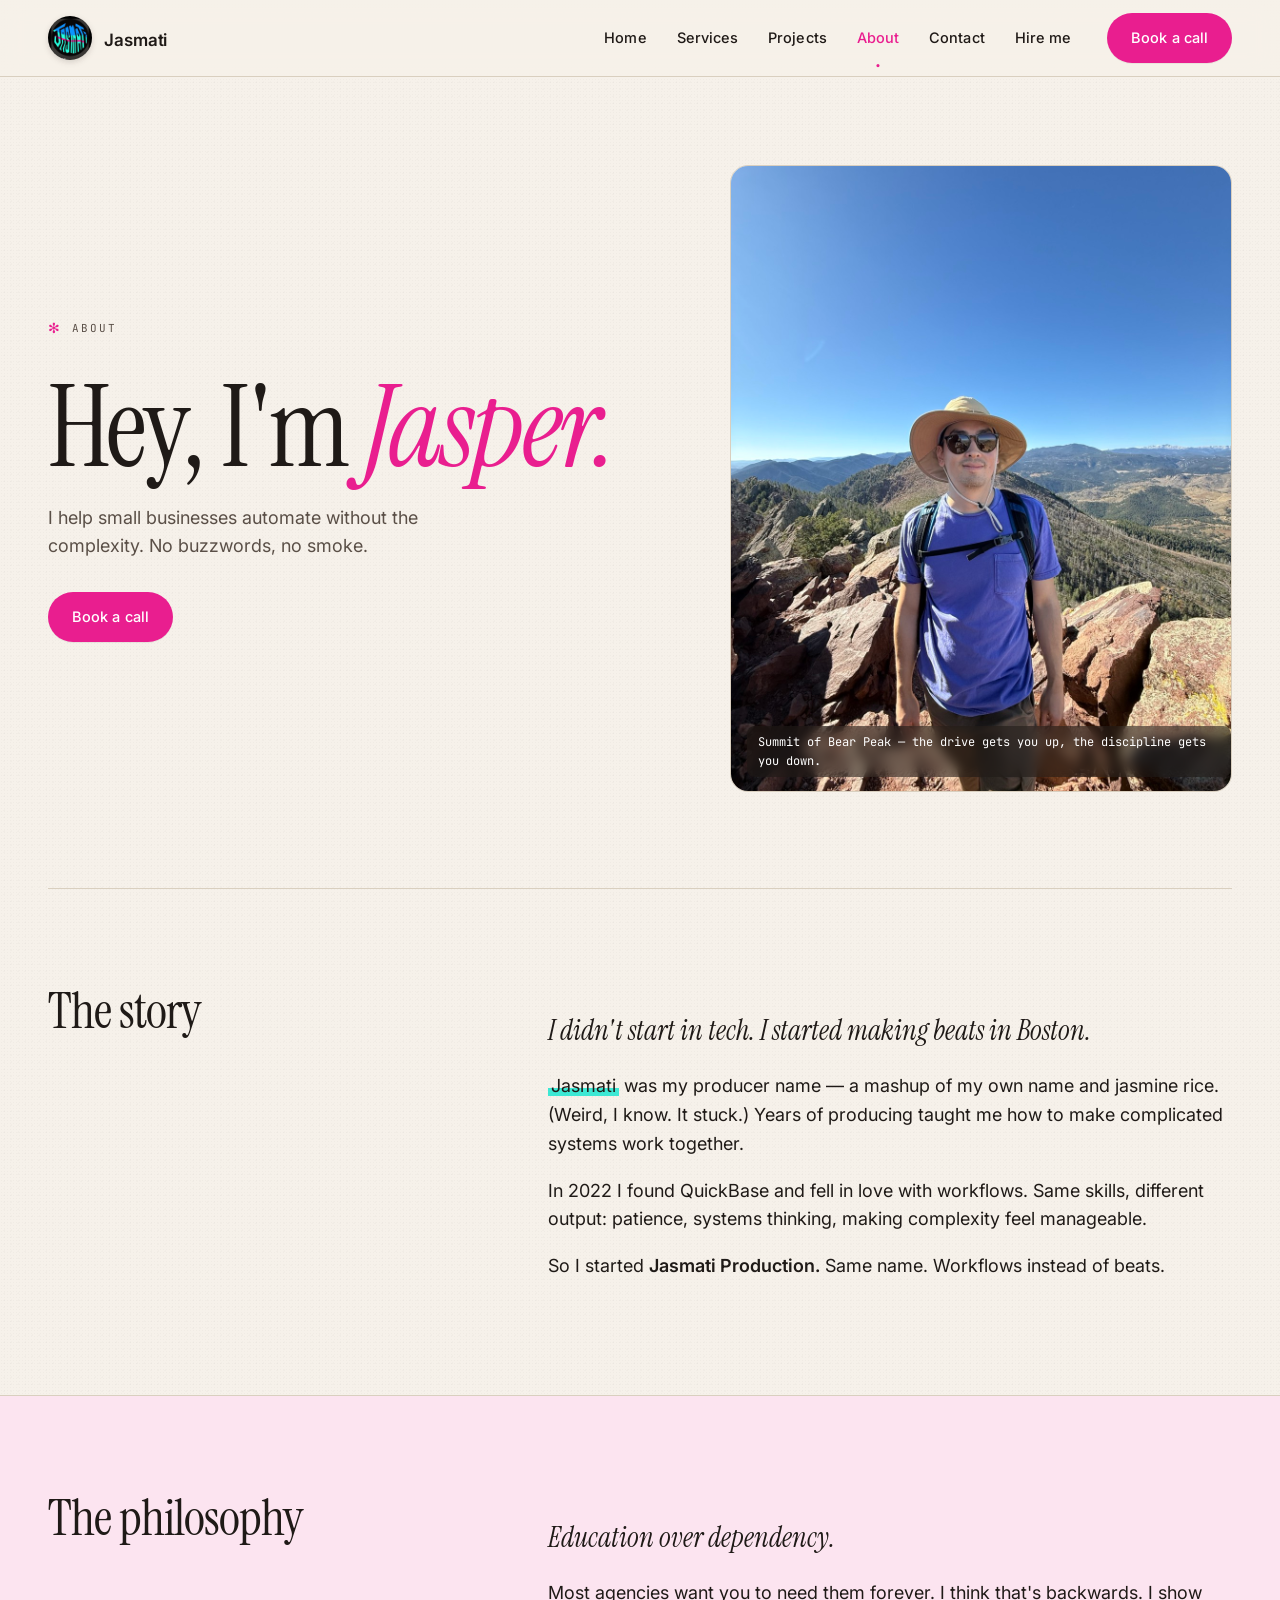
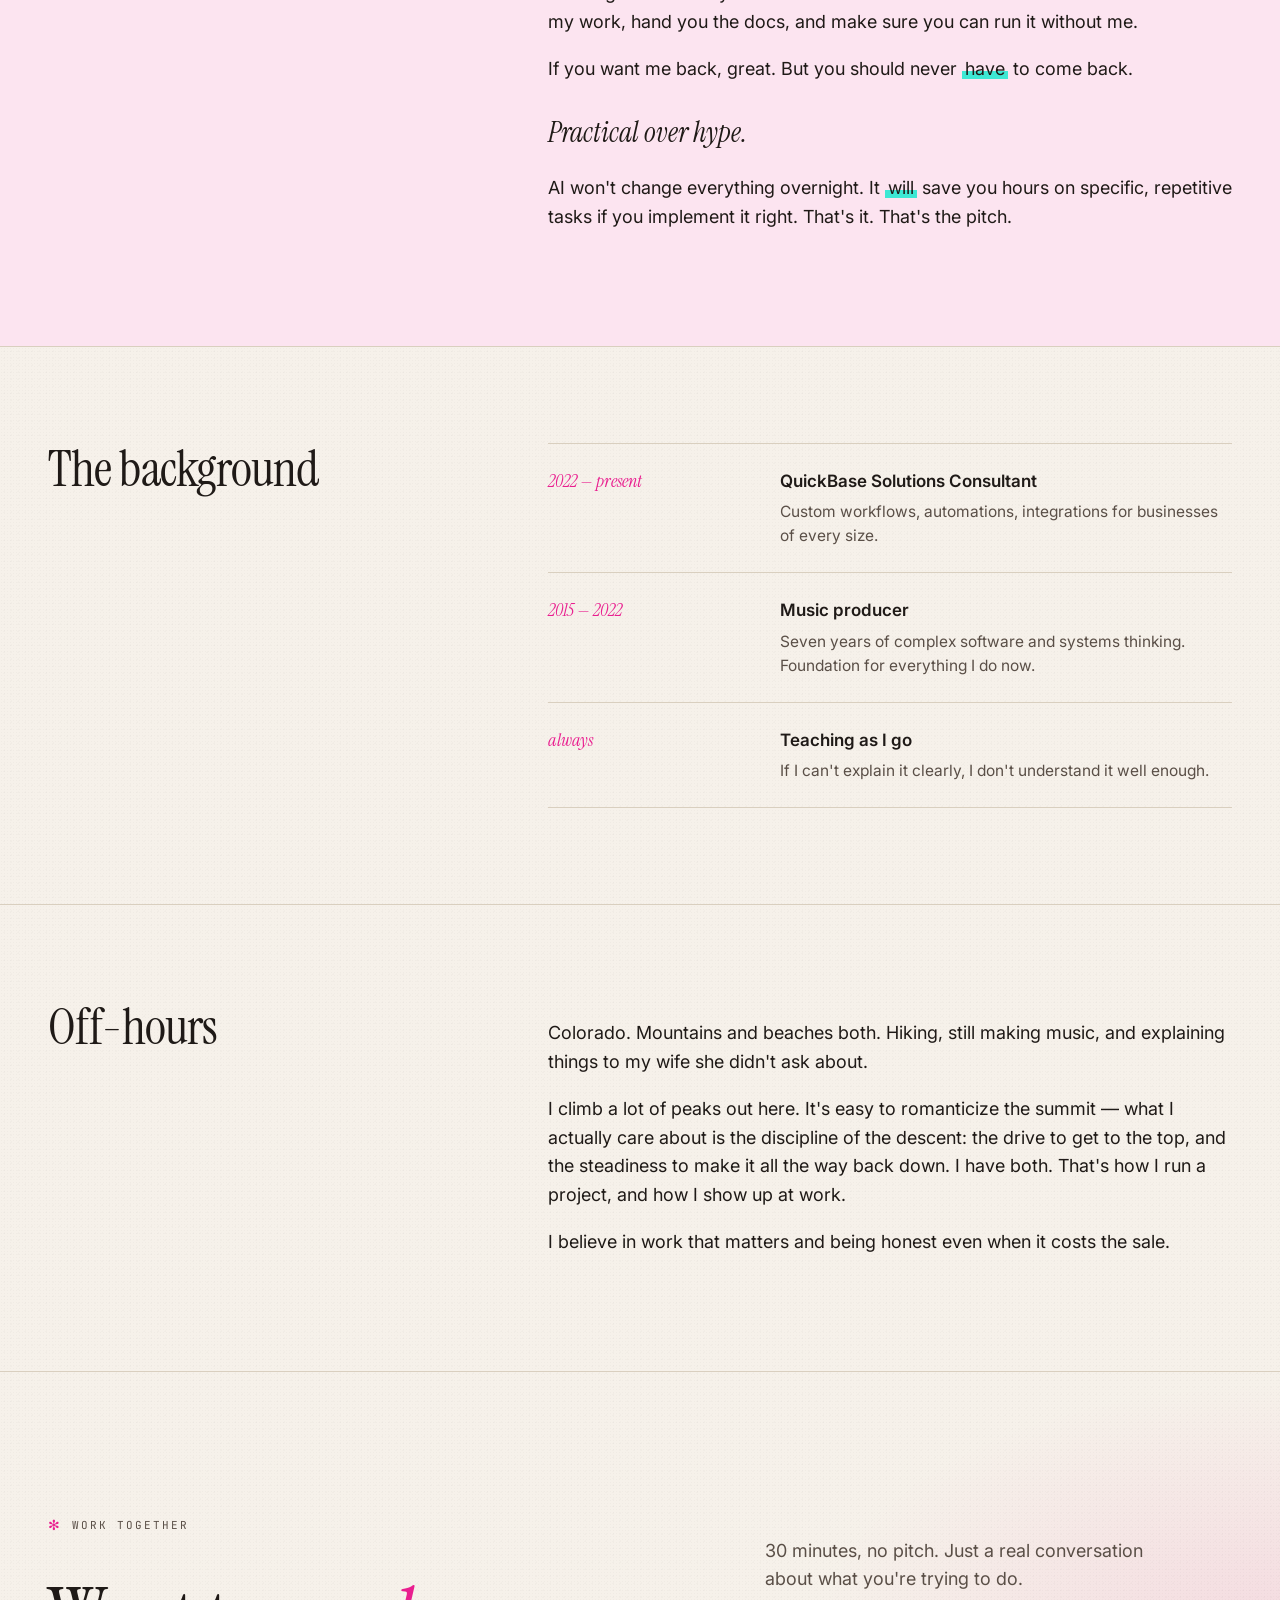
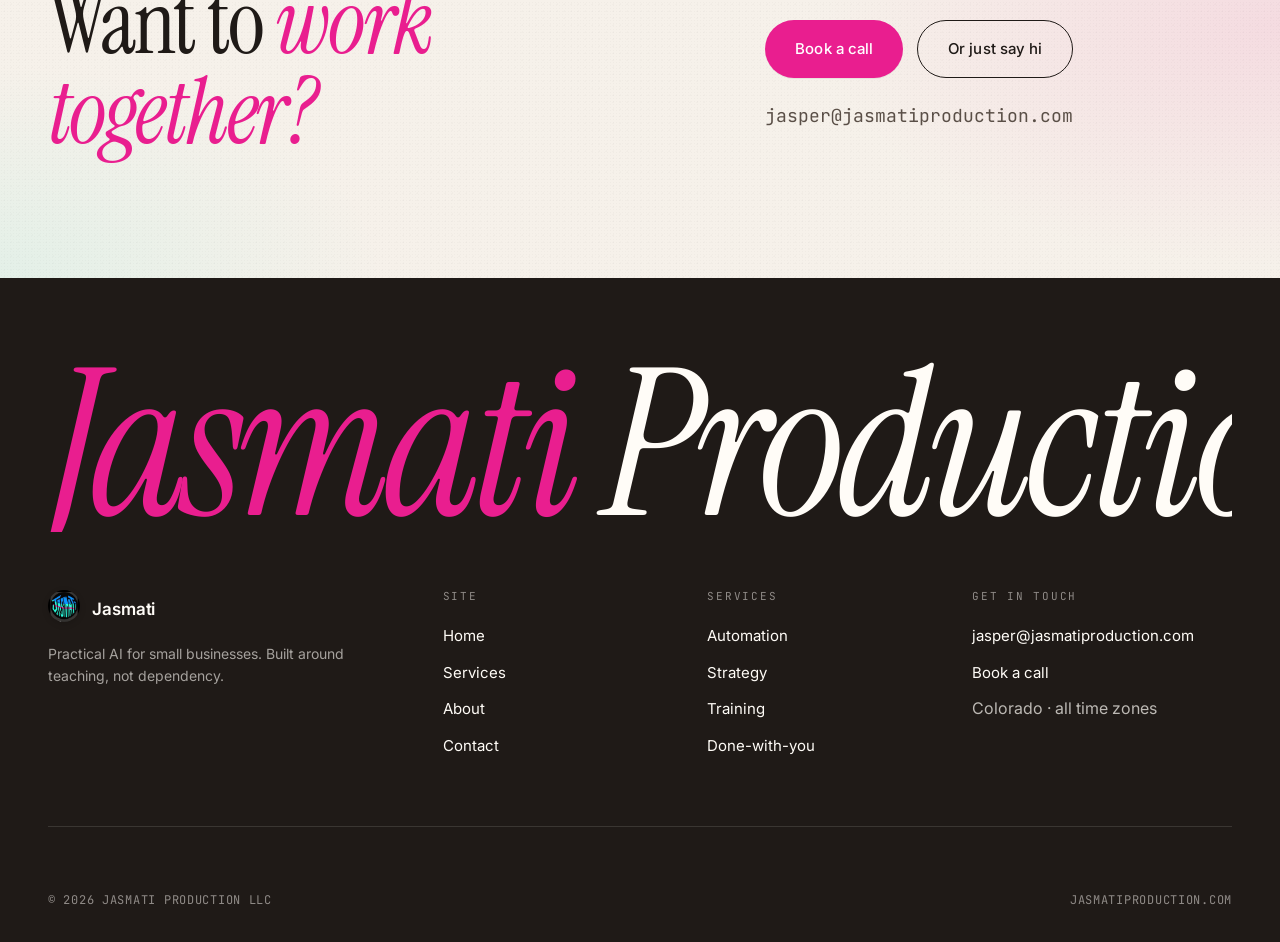
==== commit 8178c7b6: "Add recruiter Hire-me page, site photos, nav link, copy edits - New jasper.html (Sales Engineer port" ====
--- a/about.html
+++ b/about.html
@@ -24,6 +24,7 @@
         <a href="projects.html">Projects</a>
         <a href="about.html" class="is-active">About</a>
         <a href="contact.html">Contact</a>
+        <a href="jasper.html">Hire me</a>
       </div>
       <a href="contact.html" class="btn btn--pink">Book a call</a>
     </nav>
@@ -38,7 +39,10 @@
       <p class="page-hero__sub" style="margin-top:24px;">I help small businesses automate without the complexity. No buzzwords, no smoke.</p>
       <div style="margin-top:32px;"><a href="contact.html" class="btn btn--pink">Book a call</a></div>
     </div>
-    <div class="about-hero__photo"><span>portrait — jasper</span></div>
+    <figure class="about-hero__photo" style="margin:0;overflow:hidden;position:relative;">
+      <img src="assets/photos/bearpeak.jpg" alt="Jasper at the summit of Bear Peak, Colorado" style="width:100%;height:100%;object-fit:cover;display:block;" />
+      <figcaption style="position:absolute;left:16px;bottom:14px;font-family:var(--mono);font-size:12px;color:#fff;background:rgba(31,26,23,0.55);padding:7px 11px;border-radius:8px;backdrop-filter:blur(6px);">Summit of Bear Peak — the drive gets you up, the discipline gets you down.</figcaption>
+    </figure>
   </div>
 </section>
 
@@ -109,7 +113,8 @@
     <div class="about-section__inner">
       <h2>Off-hours</h2>
       <div class="about-section__body">
-        <p>Colorado. Mountains, not beaches. Hiking, still making music, and explaining things to my wife she didn't ask about.</p>
+        <p>Colorado. Mountains and beaches both. Hiking, still making music, and explaining things to my wife she didn't ask about.</p>
+        <p>I climb a lot of peaks out here. It's easy to romanticize the summit — what I actually care about is the discipline of the descent: the drive to get to the top, and the steadiness to make it all the way back down. I have both. That's how I run a project, and how I show up at work.</p>
         <p>I believe in work that matters and being honest even when it costs the sale.</p>
       </div>
     </div>
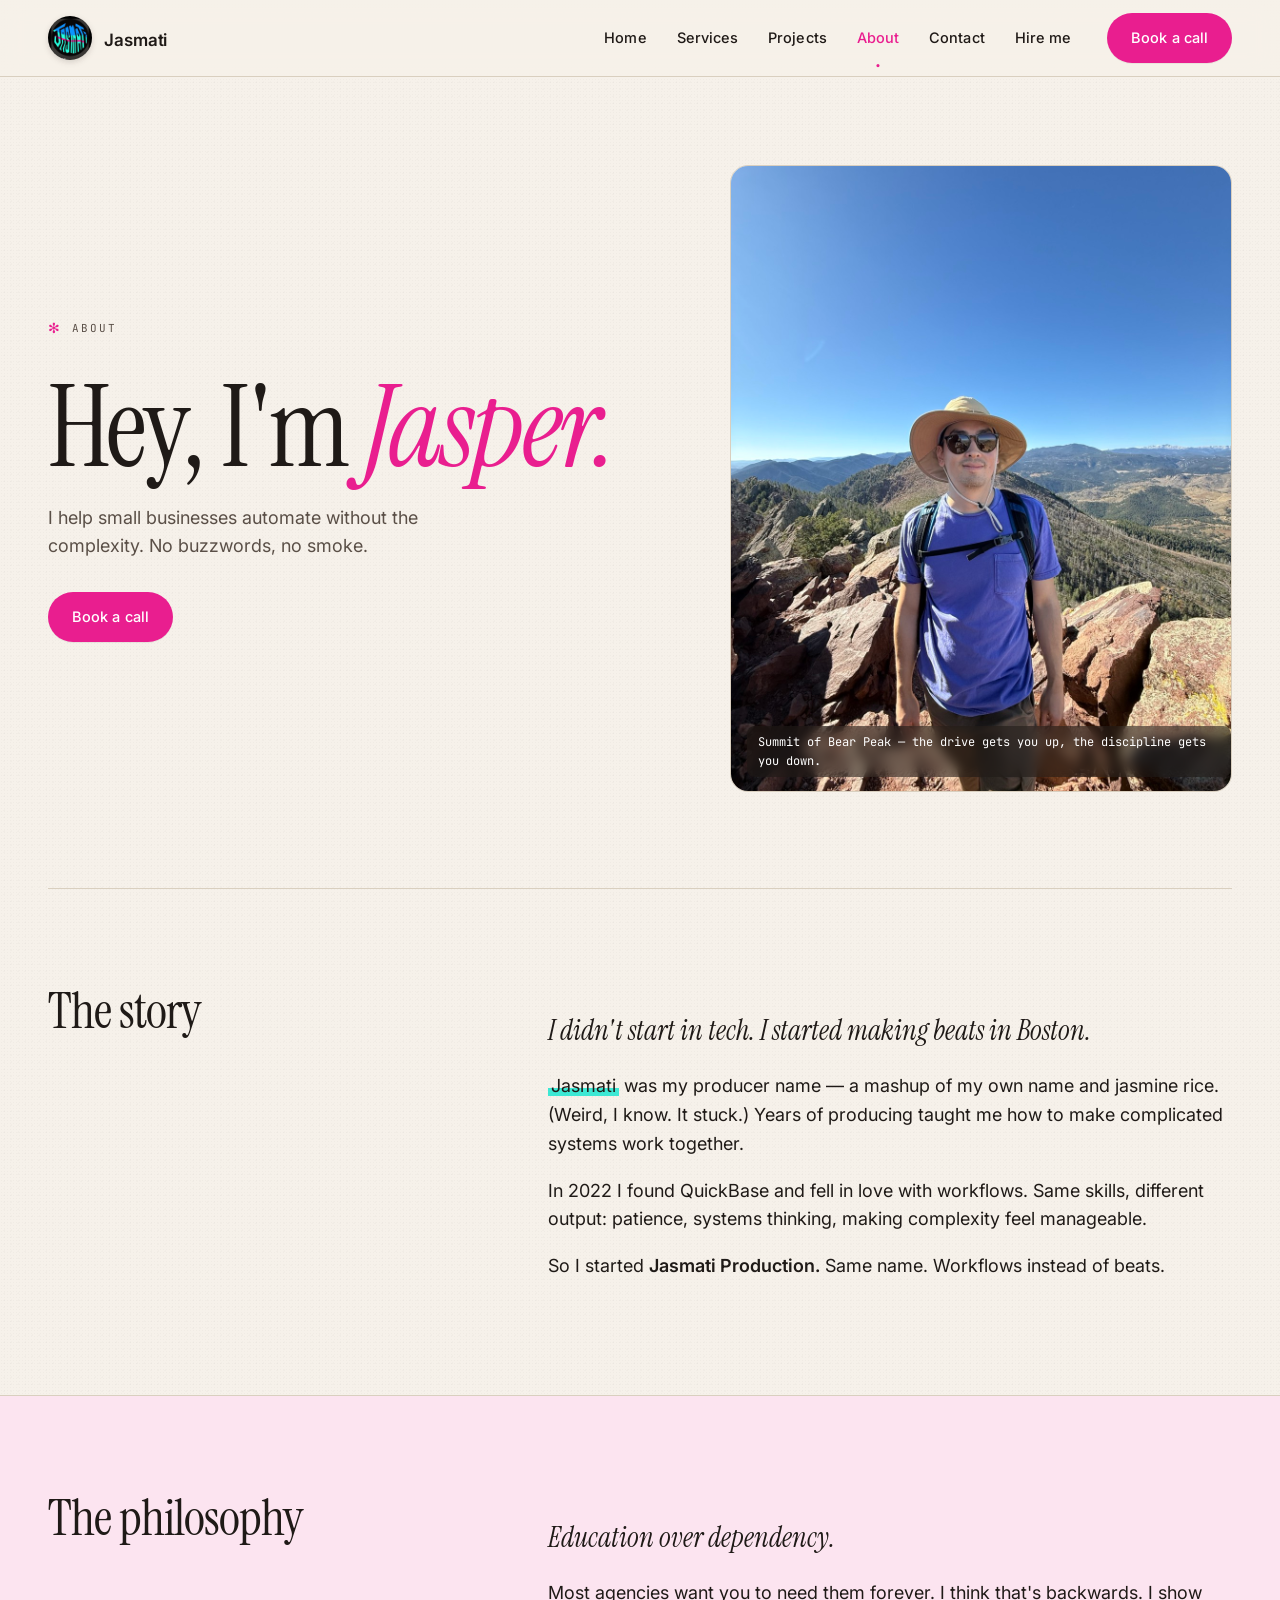
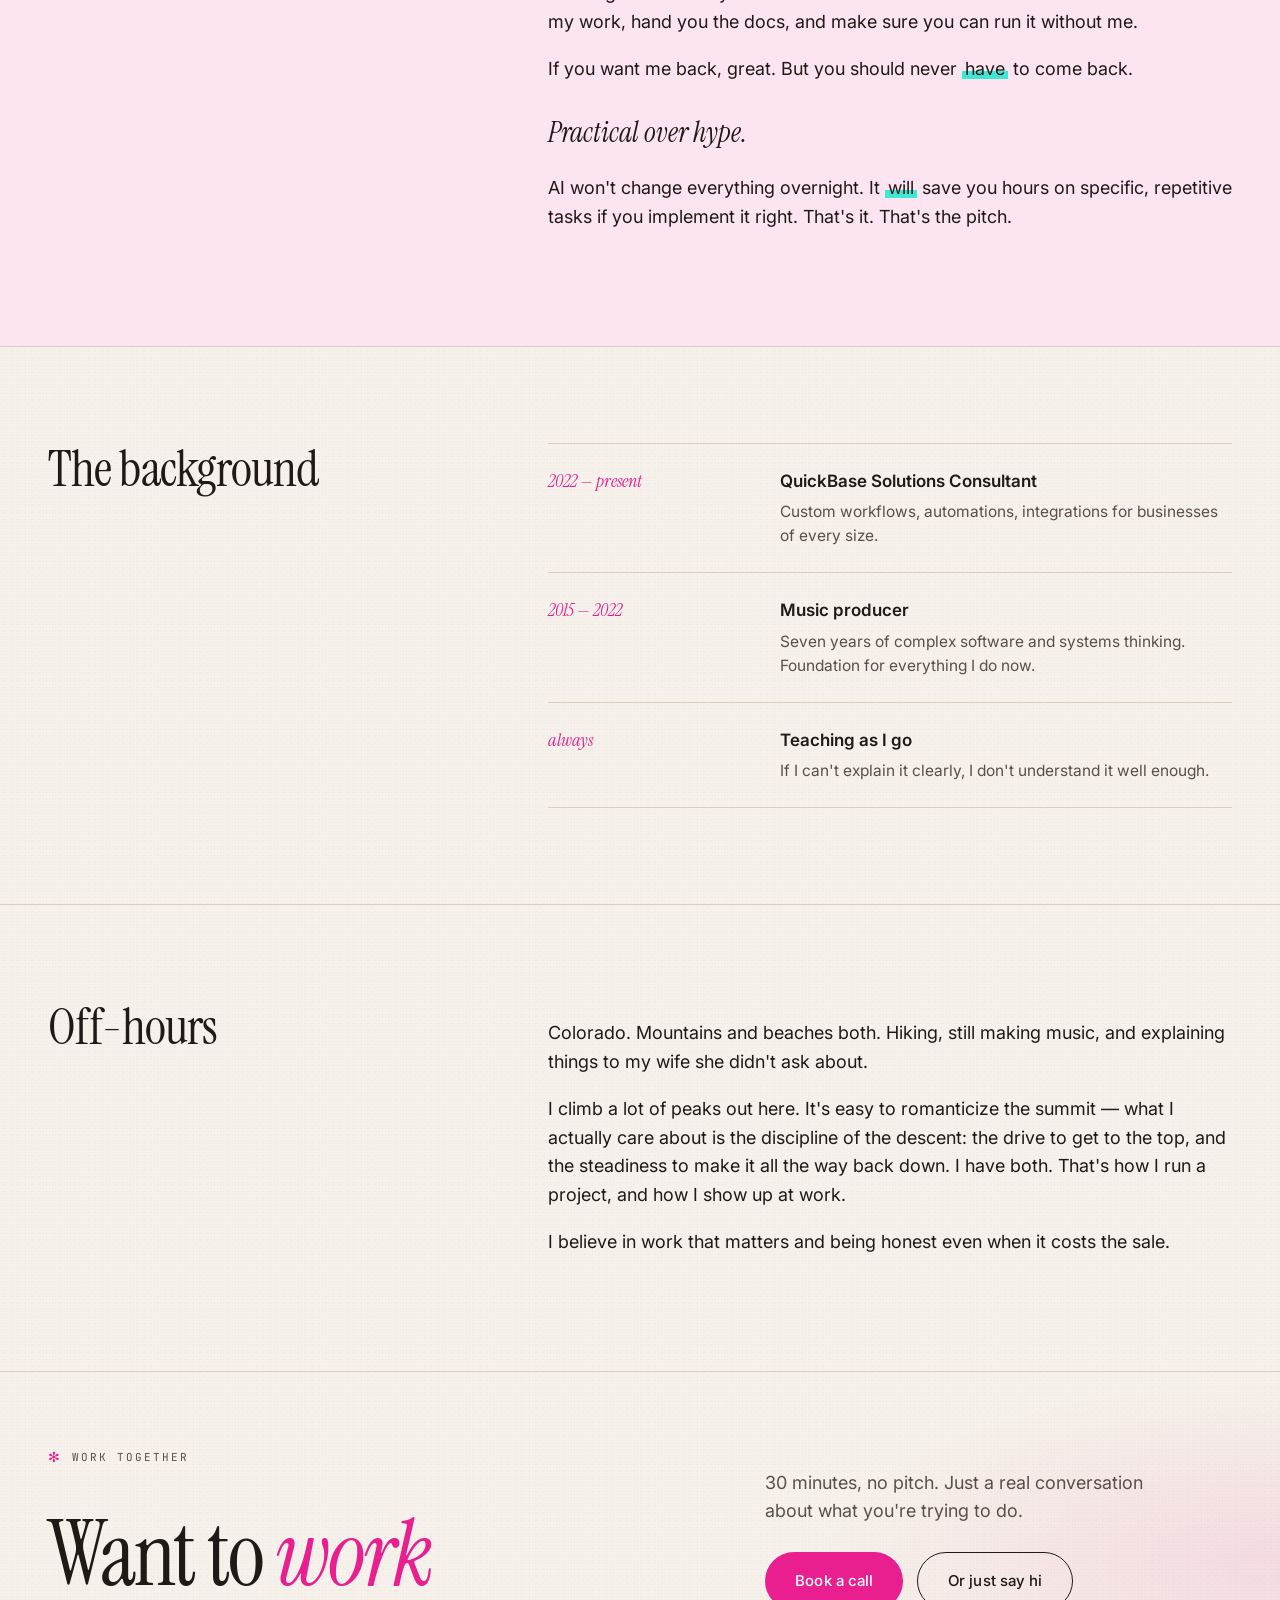
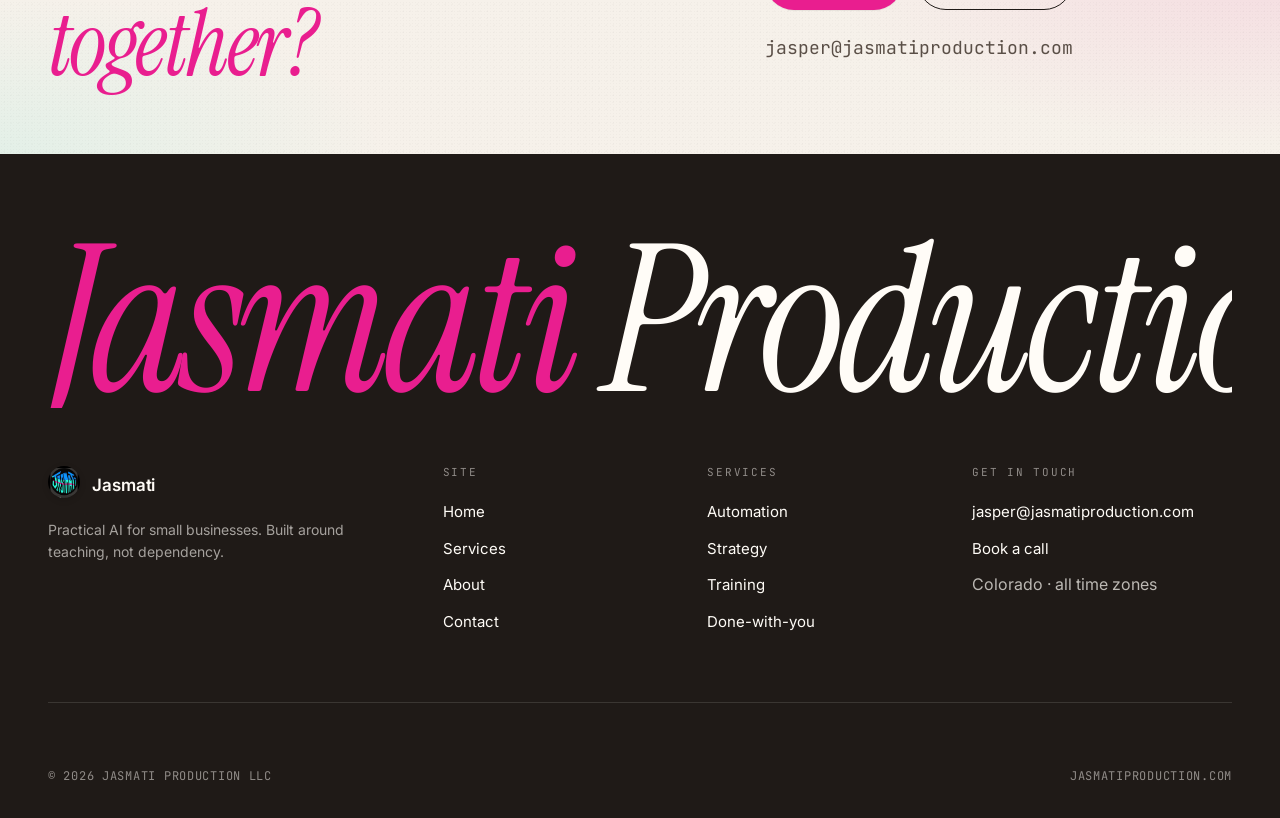
==== commit eb2dfe3a: "Tighten Hire page copy + compress vertical rhythm sitewide - Cut Hire-me page copy ~65% (remove redu" ====
--- a/about.html
+++ b/about.html
@@ -7,7 +7,7 @@
 <link rel="preconnect" href="https://fonts.googleapis.com">
 <link rel="preconnect" href="https://fonts.gstatic.com" crossorigin>
 <link href="https://fonts.googleapis.com/css2?family=Inter:wght@400;500;600;700&family=Instrument+Serif:ital@0;1&family=JetBrains+Mono:wght@400;500&display=swap" rel="stylesheet">
-<link rel="stylesheet" href="assets/styles.css?v=2" />
+<link rel="stylesheet" href="assets/styles.css?v=4" />
 </head>
 <body>
 
@@ -185,6 +185,6 @@
   </div>
 </footer>
 
-<script src="assets/site.js"></script>
+<script src="assets/site.js?v=2"></script>
 </body>
 </html>
--- a/assets/styles.css
+++ b/assets/styles.css
@@ -241,7 +241,7 @@
 /* ============ HERO ============ */
 .hero {
   position: relative;
-  min-height: calc(100vh - 76px);
+  min-height: calc(72vh - 76px);
   display: flex;
   align-items: stretch;
   overflow: hidden;
@@ -257,7 +257,7 @@
   z-index: 1;
 }
 .hero__copy {
-  padding: 88px 64px 88px 0;
+  padding: 48px 64px 48px 0;
   display: flex;
   flex-direction: column;
   justify-content: center;
@@ -385,8 +385,8 @@
 }
 
 /* ============ SECTIONS ============ */
-.section { padding: 120px 0; }
-.section--tight { padding: 72px 0; }
+.section { padding: 64px 0; }
+.section--tight { padding: 44px 0; }
 .section--cream { background: var(--bg-2); border-top: 1px solid var(--rule); border-bottom: 1px solid var(--rule); }
 .section--ink { background: var(--ink); color: var(--paper); }
 .section--ink h2, .section--ink h3 { color: var(--paper); }
@@ -621,7 +621,7 @@
 /* ============ CTA BLOCK ============ */
 .cta-block {
   text-align: left;
-  padding: 140px 0 120px;
+  padding: 72px 0 64px;
   border-top: 1px solid var(--rule);
   background:
     radial-gradient(60% 80% at 100% 50%, rgba(233,30,143,0.10), transparent 60%),
@@ -723,7 +723,7 @@
   display: grid;
   grid-template-columns: 1fr 1.1fr;
   gap: 80px;
-  padding: 100px 0;
+  padding: 56px 0;
   border-bottom: 1px solid var(--rule);
   align-items: start;
 }
@@ -1061,5 +1061,46 @@
   .site-footer__top { grid-template-columns: 1fr 1fr; gap: 32px; }
   .site-footer__brand { grid-column: 1 / -1; }
   .page-hero__inner { grid-template-columns: 1fr; gap: 24px; }
-  .section { padding: 72px 0; }
-}
+  .section { padding: 48px 0; }
+}
+
+/* ===== Mobile nav (hamburger) ===== */
+.nav__toggle { display: none; }
+@media (max-width: 900px) {
+  .nav > .btn--pink { display: none; }       /* header CTA lives in the menu on mobile */
+  .nav__toggle {
+    display: inline-flex; flex-direction: column; justify-content: center; gap: 5px;
+    width: 46px; height: 46px; padding: 11px; margin-left: auto;
+    background: var(--paper); border: 1px solid var(--rule); border-radius: 11px; cursor: pointer;
+  }
+  .nav__toggle span {
+    display: block; height: 2px; width: 100%; background: var(--ink); border-radius: 2px;
+    transition: transform .25s ease, opacity .2s ease;
+  }
+  .site-header.is-open .nav__toggle span:nth-child(1) { transform: translateY(7px) rotate(45deg); }
+  .site-header.is-open .nav__toggle span:nth-child(2) { opacity: 0; }
+  .site-header.is-open .nav__toggle span:nth-child(3) { transform: translateY(-7px) rotate(-45deg); }
+
+  .site-header.is-open .nav__links {
+    display: flex; flex-direction: column;
+    position: absolute; top: 76px; left: 0; right: 0;
+    background: var(--paper); border-bottom: 1px solid var(--rule);
+    padding: 8px var(--pad-x) 18px; gap: 0; z-index: 60;
+    box-shadow: 0 14px 34px rgba(31,26,23,0.12);
+  }
+  .site-header.is-open .nav__links a {
+    padding: 15px 4px; font-size: 18px; color: var(--ink);
+    border-bottom: 1px solid var(--rule);
+  }
+  .site-header.is-open .nav__links a:last-child { border-bottom: none; }
+}
+
+/* ===== Small-phone polish ===== */
+@media (max-width: 520px) {
+  h1 { font-size: clamp(40px, 13vw, 60px); }
+  .hero__video-panel { min-height: 220px; }
+  .section { padding: 56px 0; }
+  .container { --pad-x: 20px; }
+  .cta-block__actions { flex-direction: column; align-items: stretch; }
+  .cta-block__actions .btn { width: 100%; text-align: center; }
+}
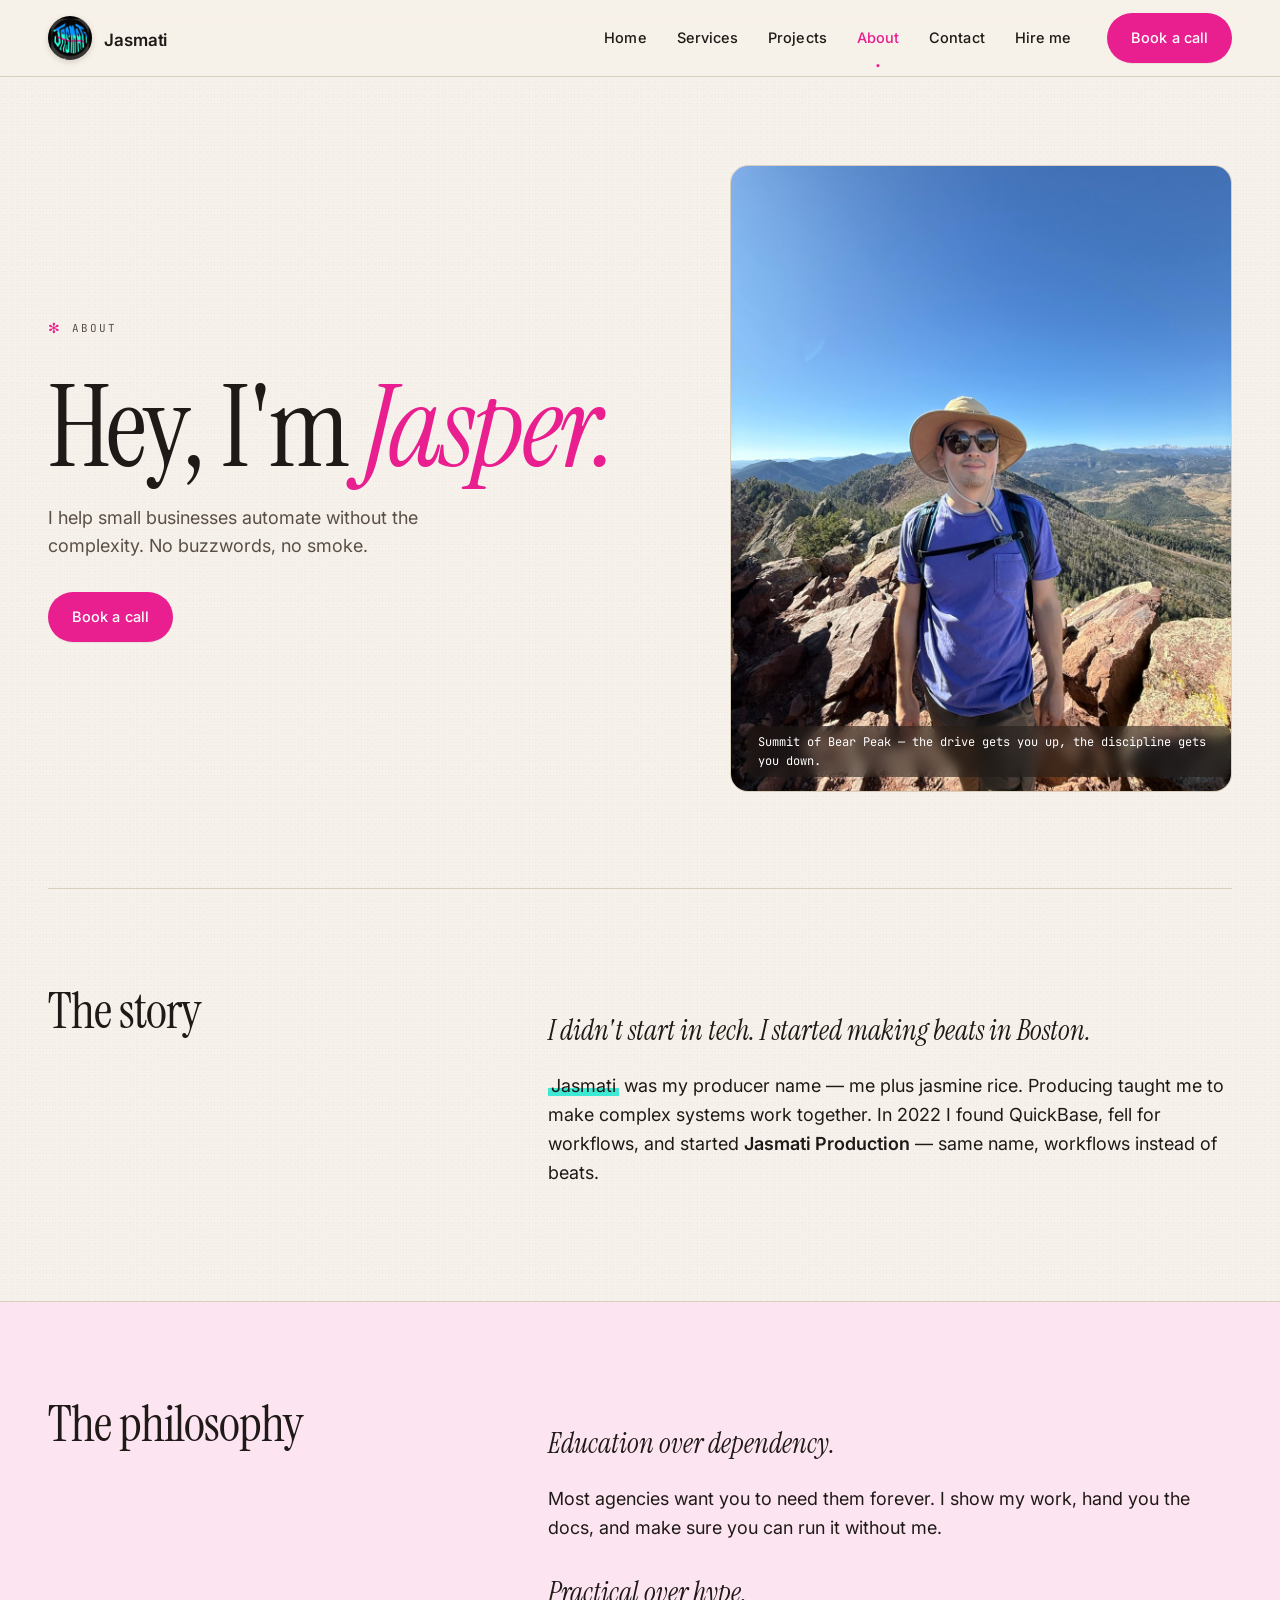
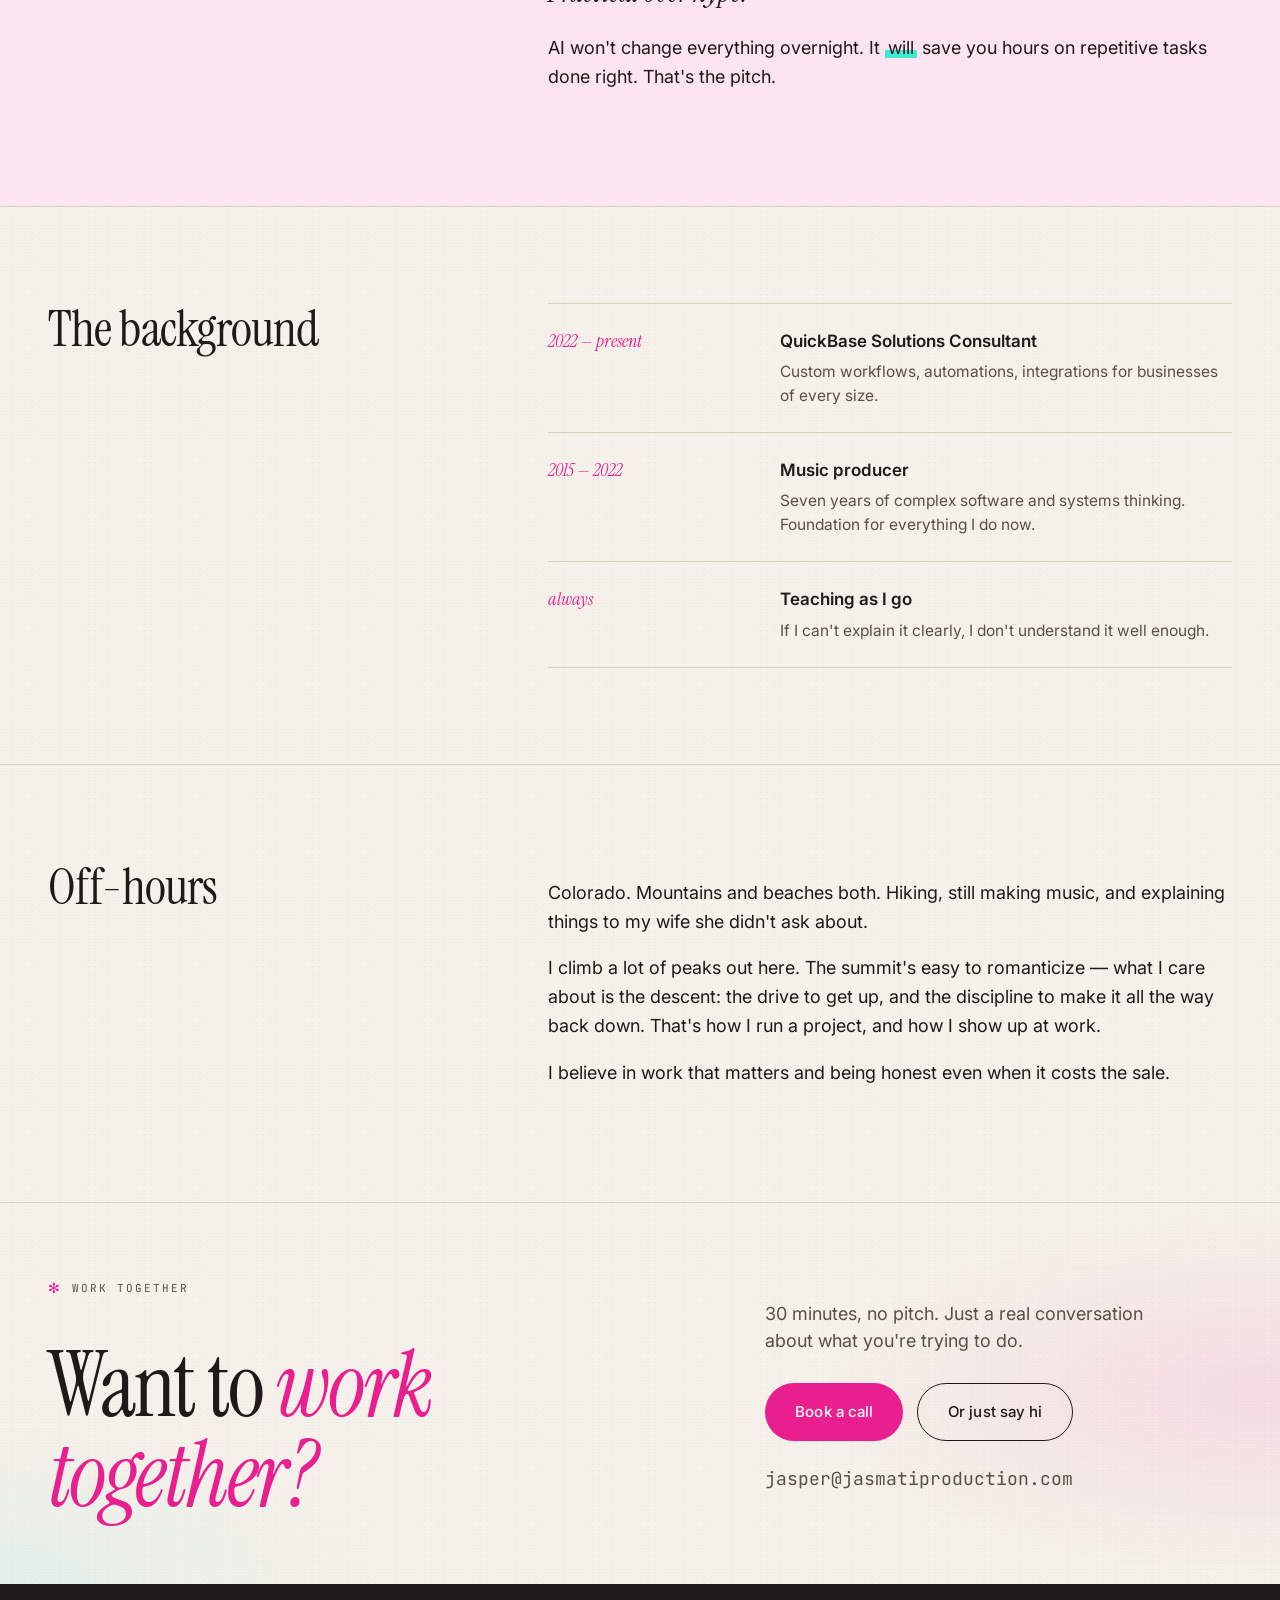
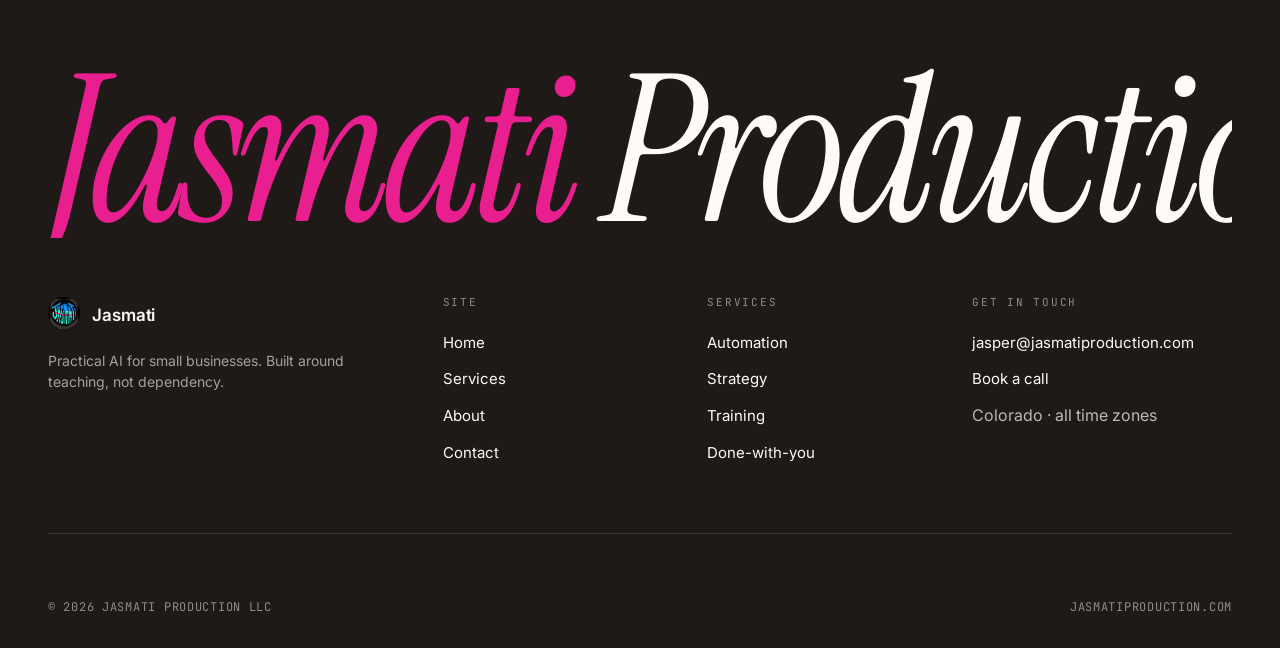
==== commit 068a5305: "Trim copy across home, services, about, projects pages - Home: remove redundant Process section, one" ====
--- a/about.html
+++ b/about.html
@@ -52,9 +52,7 @@
       <h2>The story</h2>
       <div class="about-section__body">
         <p class="lede">I didn't start in tech. I started making beats in Boston.</p>
-        <p><em>Jasmati</em> was my producer name — a mashup of my own name and jasmine rice. (Weird, I know. It stuck.) Years of producing taught me how to make complicated systems work together.</p>
-        <p>In 2022 I found QuickBase and fell in love with workflows. Same skills, different output: patience, systems thinking, making complexity feel manageable.</p>
-        <p>So I started <strong>Jasmati Production.</strong> Same name. Workflows instead of beats.</p>
+        <p><em>Jasmati</em> was my producer name — me plus jasmine rice. Producing taught me to make complex systems work together. In 2022 I found QuickBase, fell for workflows, and started <strong>Jasmati Production</strong> — same name, workflows instead of beats.</p>
       </div>
     </div>
   </div>
@@ -66,10 +64,9 @@
       <h2>The philosophy</h2>
       <div class="about-section__body">
         <p class="lede">Education over dependency.</p>
-        <p>Most agencies want you to need them forever. I think that's backwards. I show my work, hand you the docs, and make sure you can run it without me.</p>
-        <p>If you want me back, great. But you should never <em>have</em> to come back.</p>
+        <p>Most agencies want you to need them forever. I show my work, hand you the docs, and make sure you can run it without me.</p>
         <p style="margin-top:32px;" class="lede">Practical over hype.</p>
-        <p>AI won't change everything overnight. It <em>will</em> save you hours on specific, repetitive tasks if you implement it right. That's it. That's the pitch.</p>
+        <p>AI won't change everything overnight. It <em>will</em> save you hours on repetitive tasks done right. That's the pitch.</p>
       </div>
     </div>
   </div>
@@ -114,7 +111,7 @@
       <h2>Off-hours</h2>
       <div class="about-section__body">
         <p>Colorado. Mountains and beaches both. Hiking, still making music, and explaining things to my wife she didn't ask about.</p>
-        <p>I climb a lot of peaks out here. It's easy to romanticize the summit — what I actually care about is the discipline of the descent: the drive to get to the top, and the steadiness to make it all the way back down. I have both. That's how I run a project, and how I show up at work.</p>
+        <p>I climb a lot of peaks out here. The summit's easy to romanticize — what I care about is the descent: the drive to get up, and the discipline to make it all the way back down. That's how I run a project, and how I show up at work.</p>
         <p>I believe in work that matters and being honest even when it costs the sale.</p>
       </div>
     </div>
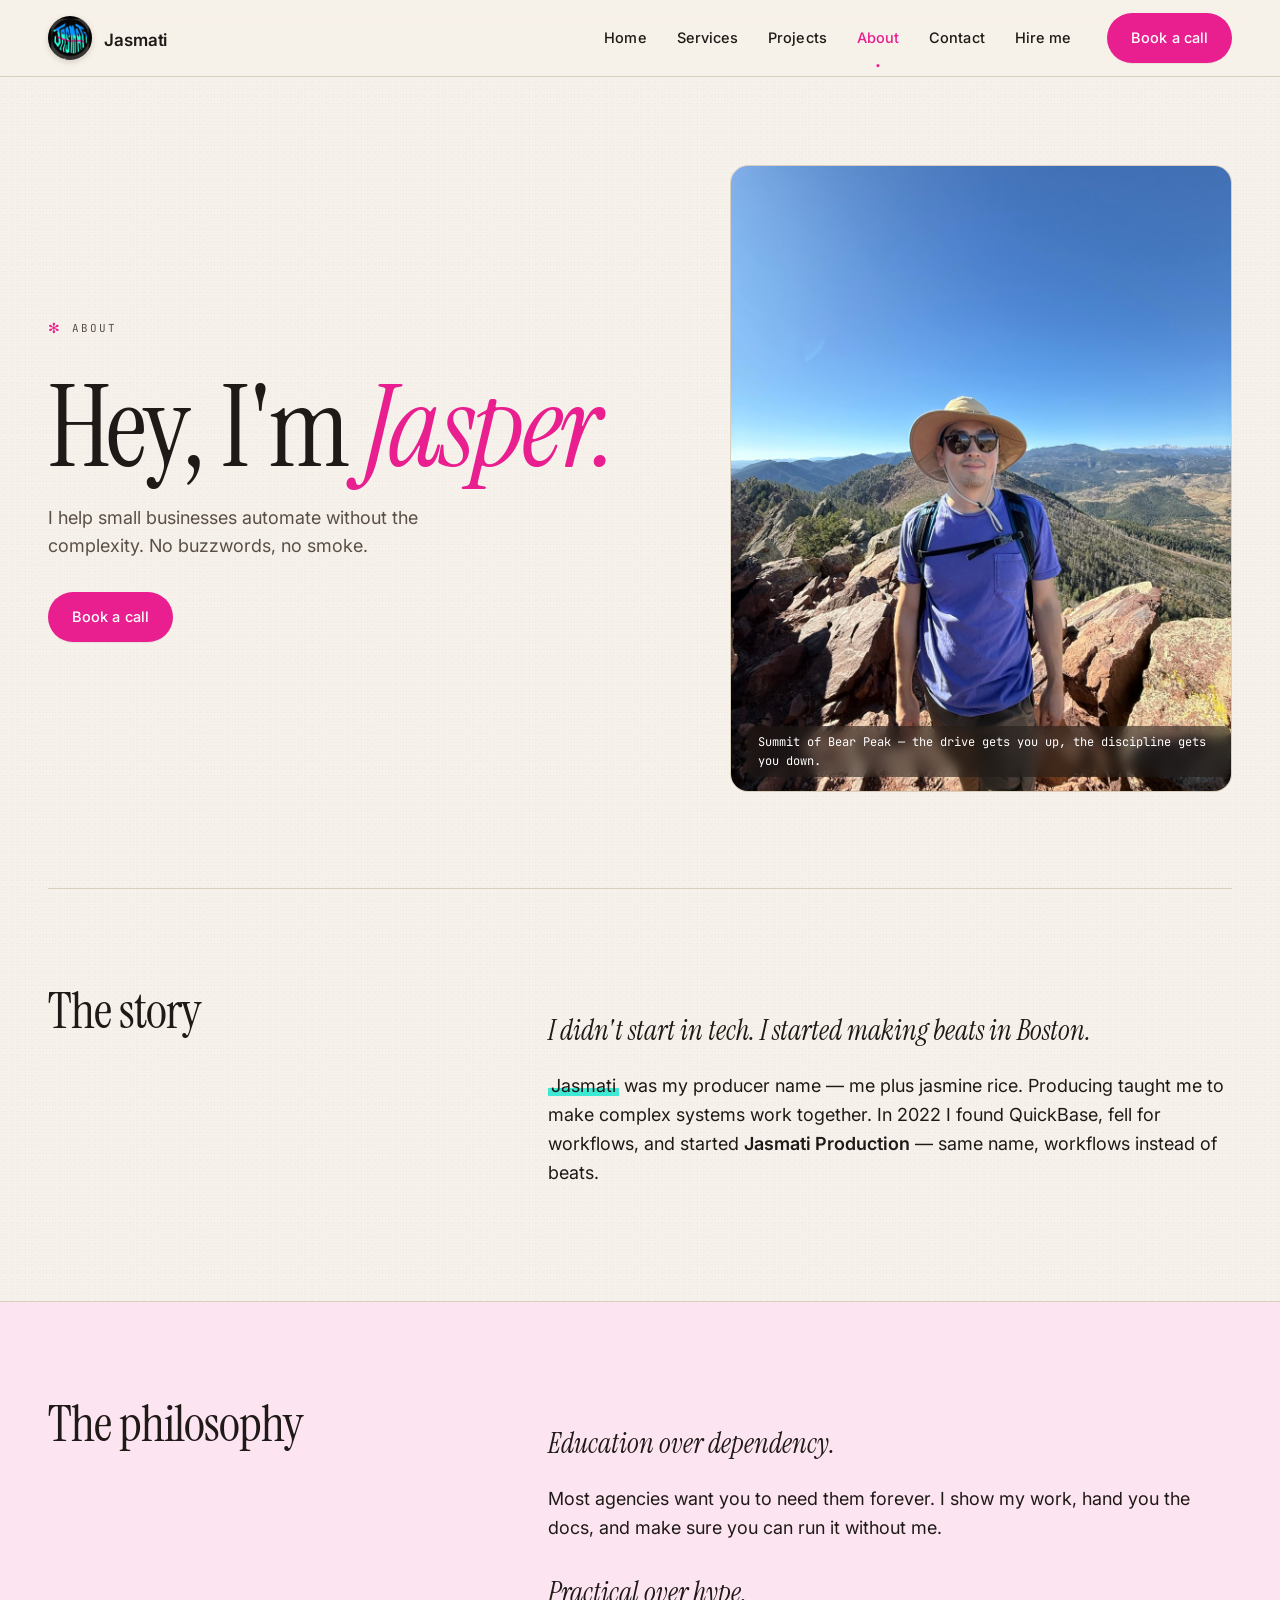
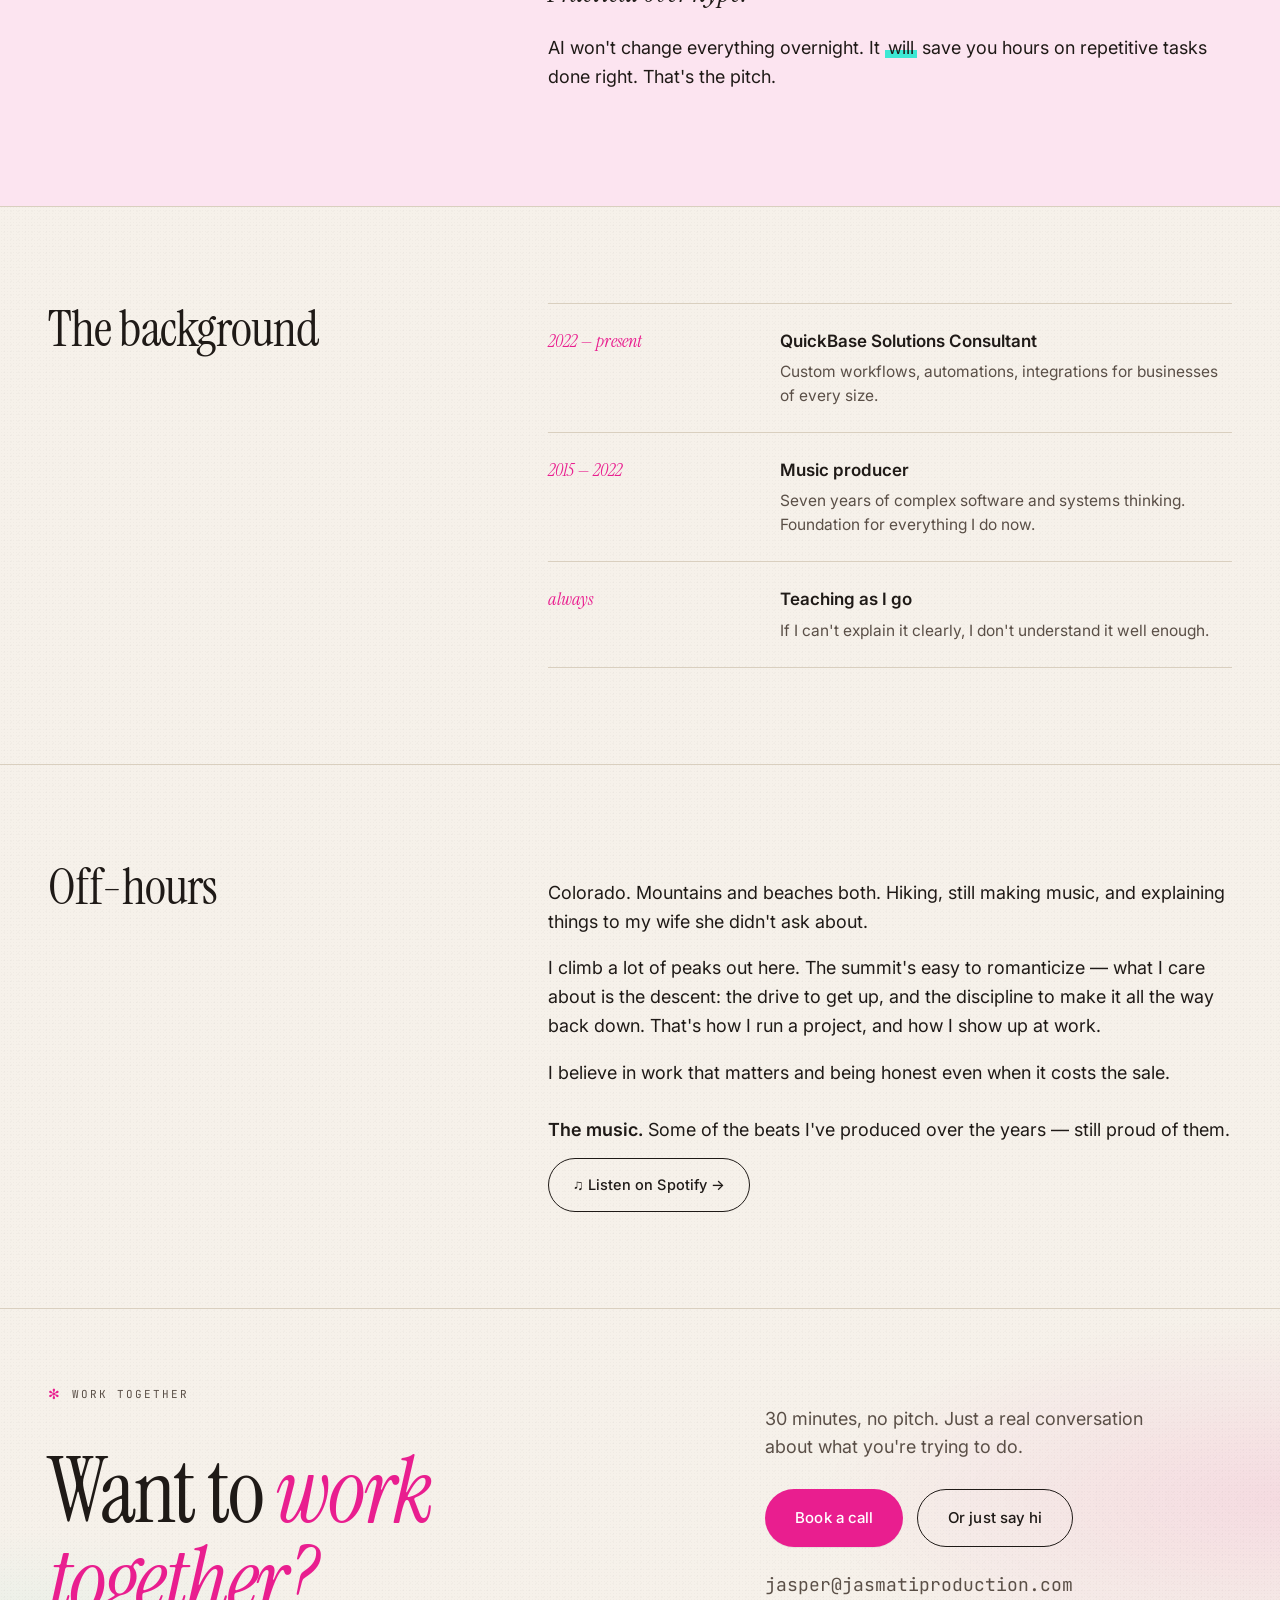
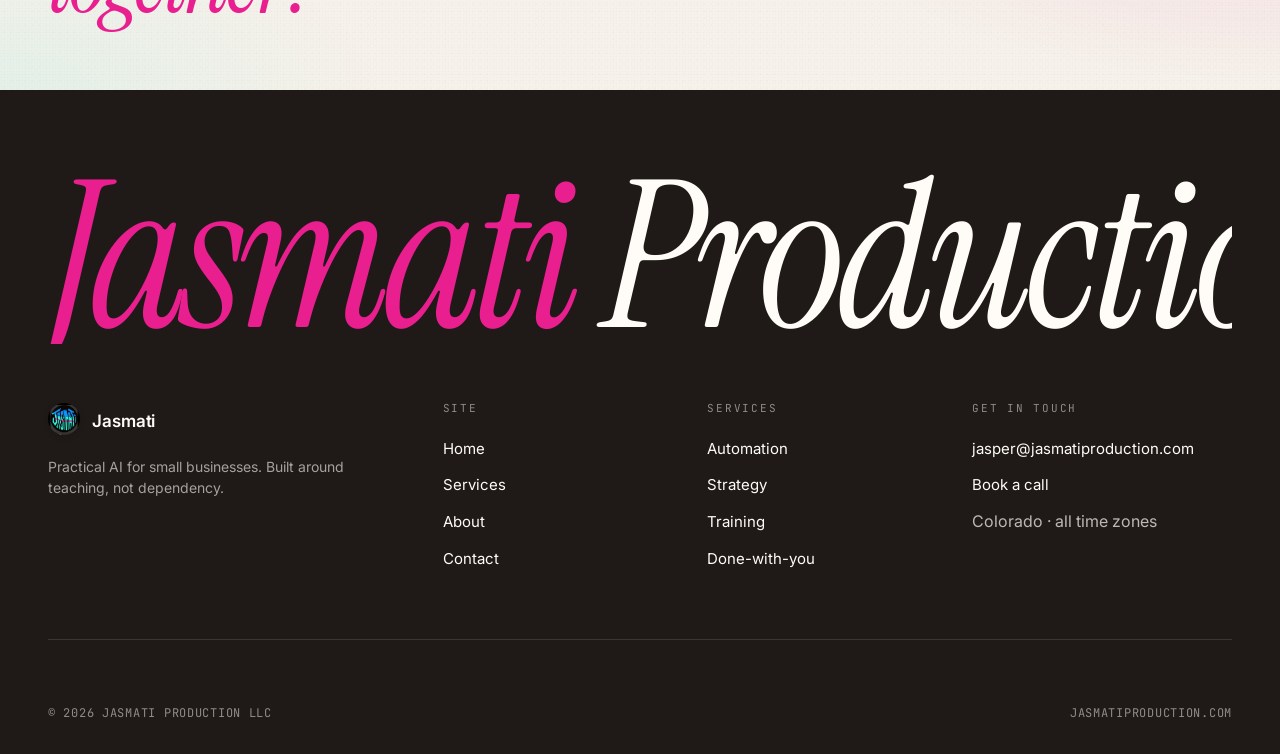
==== commit cd86cab2: "Add Spotify beats link to About / Off-hours section Co-Authored-By: Claude Opus 4.8 (1M context) <no" ====
--- a/about.html
+++ b/about.html
@@ -113,6 +113,8 @@
         <p>Colorado. Mountains and beaches both. Hiking, still making music, and explaining things to my wife she didn't ask about.</p>
         <p>I climb a lot of peaks out here. The summit's easy to romanticize — what I care about is the descent: the drive to get up, and the discipline to make it all the way back down. That's how I run a project, and how I show up at work.</p>
         <p>I believe in work that matters and being honest even when it costs the sale.</p>
+        <p style="margin-top:28px;margin-bottom:14px;"><strong>The music.</strong> Some of the beats I've produced over the years — still proud of them.</p>
+        <a href="https://open.spotify.com/playlist/0F9R7dI0iiKsZDc4IUbLXQ?si=6b6afadfd9f1484d" class="btn btn--secondary" target="_blank" rel="noopener">♫ Listen on Spotify →</a>
       </div>
     </div>
   </div>
